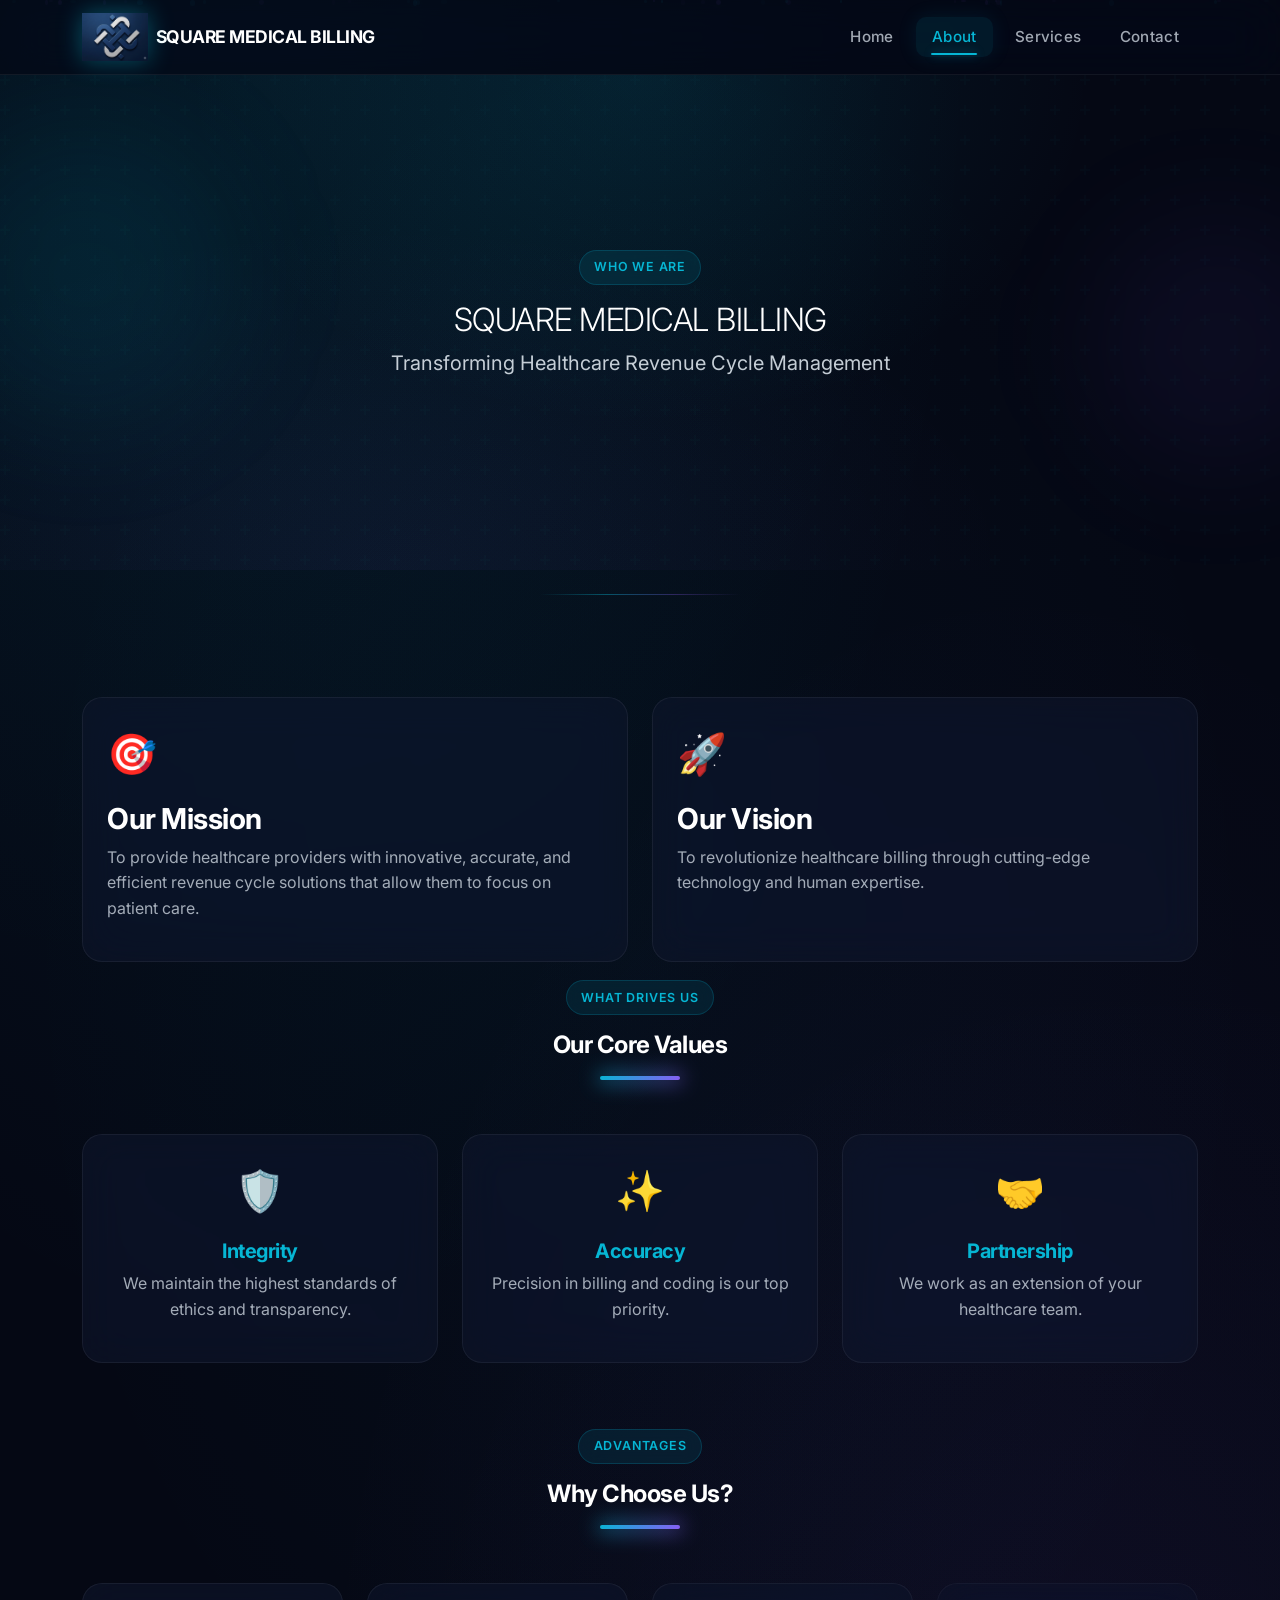
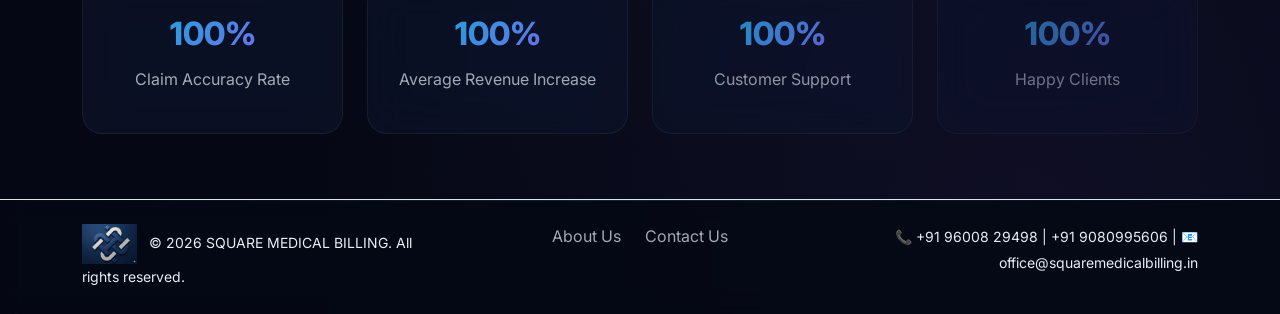
==== about.html @ a66abd06 "Initial commit" ====
<!doctype html>
<html lang="en">
  <head>
    <meta charset="utf-8" />
    <meta name="viewport" content="width=device-width, initial-scale=1" />
    <title>About — SQUARE MEDICAL BILLING</title>
    <link href="https://cdn.jsdelivr.net/npm/bootstrap@5.3.2/dist/css/bootstrap.min.css" rel="stylesheet">
    <link href="https://fonts.googleapis.com/css2?family=Inter:wght@300;400;500;600;700;800&display=swap" rel="stylesheet">
    <link rel="stylesheet" href="styles.css">
  <base target="_blank">
<base target="_blank">
</head>
  <body>
    <!-- Animated Background Mesh -->
    <div class="bg-mesh"></div>

    <nav class="navbar navbar-expand-lg navbar-dark sticky-top border-bottom">
      <div class="container">
        <a class="navbar-brand d-flex align-items-center" href="index.html">
          <img src="../src/assets/logo.png" alt="logo" height="48" class="me-2">
          <div>
            <div class="fw-bold small">SQUARE MEDICAL BILLING</div>
          </div>
        </a>
        <button class="navbar-toggler" type="button" data-bs-toggle="collapse" data-bs-target="#nav" aria-controls="nav" aria-expanded="false">
          <span class="navbar-toggler-icon"></span>
        </button>
        <div class="collapse navbar-collapse" id="nav">
          <ul class="navbar-nav ms-auto">
            <li class="nav-item"><a class="nav-link" href="index.html">Home</a></li>
            <li class="nav-item"><a class="nav-link active" href="about.html">About</a></li>
            <li class="nav-item"><a class="nav-link" href="services.html">Services</a></li>
            <li class="nav-item"><a class="nav-link" href="contact.html">Contact</a></li>
          </ul>
        </div>
      </div>
    </nav>

    <main class="py-0">
      <!-- About Hero -->
      <section class="about-hero py-5 text-center">
        <div class="container">
          <span class="badge-glow mb-3 d-inline-block">Who We Are</span>
          <h1 class="display-6 reveal">SQUARE MEDICAL BILLING</h1>
          <p class="lead text-muted reveal stagger-1">Transforming Healthcare Revenue Cycle Management</p>
        </div>
      </section>

      <div class="section-divider my-4"></div>

      <section class="container py-5">
        <div class="row g-4">
          <div class="col-md-6">
            <div class="card card-dark p-4 h-100 reveal-left stagger-1">
              <div class="mb-3">
                <span style="font-size:2.5rem;">🎯</span>
              </div>
              <h3>Our Mission</h3>
              <p class="text-muted">To provide healthcare providers with innovative, accurate, and efficient revenue cycle solutions that allow them to focus on patient care.</p>
            </div>
          </div>
          <div class="col-md-6">
            <div class="card card-dark p-4 h-100 reveal-right stagger-2">
              <div class="mb-3">
                <span style="font-size:2.5rem;">🚀</span>
              </div>
              <h3>Our Vision</h3>
              <p class="text-muted">To revolutionize healthcare billing through cutting-edge technology and human expertise.</p>
            </div>
          </div>
        </div>

        <div class="py-5">
          <div class="text-center mb-4">
            <span class="badge-glow mb-3 d-inline-block">What Drives Us</span>
            <h4 class="text-white reveal">Our Core Values</h4>
            <div class="underline mx-auto my-3"></div>
          </div>
          <div class="row g-4">
            <div class="col-md-4">
              <div class="card card-dark p-4 text-center h-100 reveal stagger-1">
                <div class="mb-3">
                  <span style="font-size:2.5rem;">🛡️</span>
                </div>
                <h5 class="text-cyan">Integrity</h5>
                <p class="text-muted">We maintain the highest standards of ethics and transparency.</p>
              </div>
            </div>
            <div class="col-md-4">
              <div class="card card-dark p-4 text-center h-100 reveal stagger-2">
                <div class="mb-3">
                  <span style="font-size:2.5rem;">✨</span>
                </div>
                <h5 class="text-cyan">Accuracy</h5>
                <p class="text-muted">Precision in billing and coding is our top priority.</p>
              </div>
            </div>
            <div class="col-md-4">
              <div class="card card-dark p-4 text-center h-100 reveal stagger-3">
                <div class="mb-3">
                  <span style="font-size:2.5rem;">🤝</span>
                </div>
                <h5 class="text-cyan">Partnership</h5>
                <p class="text-muted">We work as an extension of your healthcare team.</p>
              </div>
            </div>
          </div>
        </div>

        <!-- Why Choose Us Section -->
        <div class="py-5">
          <div class="text-center mb-4">
            <span class="badge-glow mb-3 d-inline-block">Advantages</span>
            <h4 class="text-white reveal">Why Choose Us?</h4>
            <div class="underline mx-auto my-3"></div>
          </div>
          <div class="row g-4">
            <div class="col-md-6 col-lg-3">
              <div class="card card-dark p-4 text-center h-100 reveal stagger-1">
                <div class="counter-number" style="font-size:2rem;" data-target="99">100%</div>
                <p class="text-muted mt-2">Claim Accuracy Rate</p>
              </div>
            </div>
            <div class="col-md-6 col-lg-3">
              <div class="card card-dark p-4 text-center h-100 reveal stagger-2">
                <div class="counter-number" style="font-size:2rem;" data-target="30">100%</div>
                <p class="text-muted mt-2">Average Revenue Increase</p>
              </div>
            </div>
            <div class="col-md-6 col-lg-3">
              <div class="card card-dark p-4 text-center h-100 reveal stagger-3">
                <div class="counter-number" style="font-size:2rem;" data-target="24">100%</div>
                <p class="text-muted mt-2">Customer Support</p>
              </div>
            </div>
            <div class="col-md-6 col-lg-3">
              <div class="card card-dark p-4 text-center h-100 reveal stagger-4">
                <div class="counter-number" style="font-size:2rem;" data-target="500">100%</div>
                <p class="text-muted mt-2">Happy Clients</p>
              </div>
            </div>
          </div>
        </div>
      </section>
    </main>

      <footer class="py-4 border-top">
      <div class="container">
        <div class="row g-4">
          <div class="col-md-4 text-center text-md-start">
            <div>
              <img src="../src/assets/logo.png" height="40" alt="logo" class="me-2">
              <small>© 2026 SQUARE MEDICAL BILLING. All rights reserved.</small>
            </div>
          </div>
          <div class="col-md-4 text-center">
            <div class="d-flex justify-content-center gap-4">
              <a href="about.html" class="text-muted text-decoration-none hover-link">About Us</a>
              <a href="contact.html" class="text-muted text-decoration-none hover-link">Contact Us</a>
            </div>
          </div>
          <div class="col-md-4 text-center text-md-end">
            <div class="mt-3 mt-md-0">
              <small>📞 +91 96008 29498 | +91 9080995606 | 📧 office@squaremedicalbilling.in</small>
            </div>
          </div>
        </div>
      </div>
    </footer>

    <script src="https://code.jquery.com/jquery-3.7.1.min.js"></script>
    <script src="https://cdn.jsdelivr.net/npm/bootstrap@5.3.2/dist/js/bootstrap.bundle.min.js"></script>
    <script src="main.js"></script>
  </body>
</html>
---- styles.css ----
/* ============================================
   SQUARE MEDICAL BILLING - PREMIUM 3D DARK THEME
   ============================================ */

:root {
  --bg: #050814;
  --bg-secondary: #0a0f1e;
  --bg-card: rgba(15, 23, 42, 0.6);
  --bg-card-hover: rgba(15, 23, 42, 0.85);
  --muted: #9aa3ad;
  --cyan: #06b6d4;
  --cyan-glow: rgba(6, 182, 212, 0.4);
  --purple: #8b5cf6;
  --purple-glow: rgba(139, 92, 246, 0.3);
  --text-primary: #e6eef6;
  --text-secondary: rgba(230, 238, 246, 0.7);
  --border: rgba(255, 255, 255, 0.06);
  --border-hover: rgba(6, 182, 212, 0.2);
  --gradient-primary: linear-gradient(135deg, #06b6d4 0%, #8b5cf4 100%);
  --gradient-glow: linear-gradient(135deg, rgba(6,182,212,0.15) 0%, rgba(139,92,246,0.1) 100%);
  --shadow-cyan: 0 0 40px rgba(6, 182, 212, 0.15);
  --shadow-purple: 0 0 40px rgba(139, 92, 246, 0.1);
  --font-main: 'Inter', -apple-system, BlinkMacSystemFont, 'Segoe UI', Roboto, sans-serif;
}

@import url('https://fonts.googleapis.com/css2?family=Inter:wght@300;400;500;600;700;800&display=swap');

*, *::before, *::after { box-sizing: border-box; margin: 0; padding: 0; }

html { scroll-behavior: smooth; font-size: 16px; }

body {
  background: var(--bg);
  color: var(--text-primary);
  font-family: var(--font-main);
  line-height: 1.6;
  overflow-x: hidden;
  -webkit-font-smoothing: antialiased;
  -moz-osx-font-smoothing: grayscale;
  perspective: 1200px;
}

::-webkit-scrollbar { width: 8px; }
::-webkit-scrollbar-track { background: var(--bg); }
::-webkit-scrollbar-thumb {
  background: linear-gradient(180deg, var(--cyan), var(--purple));
  border-radius: 4px;
}
::-webkit-scrollbar-thumb:hover {
  background: linear-gradient(180deg, #0891b2, #7c3aed);
}

/* ============================================
   ANIMATED 3D BACKGROUND
   ============================================ */
.bg-mesh {
  position: fixed;
  top: 0; left: 0; width: 100%; height: 100%;
  z-index: -1;
  pointer-events: none;
  background:
    radial-gradient(ellipse at 20% 0%, rgba(6, 182, 212, 0.08) 0%, transparent 50%),
    radial-gradient(ellipse at 80% 100%, rgba(139, 92, 246, 0.06) 0%, transparent 50%),
    radial-gradient(ellipse at 50% 50%, rgba(6, 182, 212, 0.03) 0%, transparent 70%);
}

.bg-mesh::before {
  content: '';
  position: absolute;
  top: -50%; left: -50%;
  width: 200%; height: 200%;
  background:
    radial-gradient(circle at 30% 30%, rgba(6, 182, 212, 0.03) 0%, transparent 25%),
    radial-gradient(circle at 70% 70%, rgba(139, 92, 246, 0.02) 0%, transparent 25%);
  animation: meshFloat 20s ease-in-out infinite;
}

@keyframes meshFloat {
  0%, 100% { transform: translate(0, 0) rotate(0deg); }
  33% { transform: translate(2%, 2%) rotate(1deg); }
  66% { transform: translate(-1%, 3%) rotate(-1deg); }
}

/* ============================================
   FLOATING PARTICLES - 3D DEPTH
   ============================================ */
.particles {
  position: fixed;
  top: 0; left: 0;
  width: 100%; height: 100%;
  z-index: 0;
  pointer-events: none;
  overflow: hidden;
}

.particle {
  position: absolute;
  width: 4px; height: 4px;
  background: var(--cyan);
  border-radius: 50%;
  opacity: 0.3;
  animation: particleFloat linear infinite;
  box-shadow: 0 0 10px var(--cyan-glow);
}

@keyframes particleFloat {
  0% { transform: translateY(100vh) translateZ(0) scale(0); opacity: 0; }
  10% { opacity: 0.4; }
  90% { opacity: 0.4; }
  100% { transform: translateY(-10vh) translateZ(100px) scale(1); opacity: 0; }
}

/* ============================================
   NAVBAR - GLASSMORPHISM + 3D
   ============================================ */
.navbar {
  background: rgba(5, 8, 20, 0.75) !important;
  backdrop-filter: blur(24px) saturate(180%);
  -webkit-backdrop-filter: blur(24px) saturate(180%);
  border-bottom: 1px solid var(--border) !important;
  transition: all 0.4s cubic-bezier(0.4, 0, 0.2, 1);
  z-index: 1030;
  transform-style: preserve-3d;
}

.navbar.scrolled {
  background: rgba(5, 8, 20, 0.95) !important;
  box-shadow: 0 8px 32px rgba(0, 0, 0, 0.4), 0 0 20px rgba(6, 182, 212, 0.05);
  transform: translateZ(20px);
}

.navbar-brand {
  font-weight: 700;
  letter-spacing: -0.5px;
  transition: all 0.3s ease;
  transform-style: preserve-3d;
}

.navbar-brand:hover {
  transform: scale(1.03) translateZ(10px);
}

.navbar-brand img {
  filter: drop-shadow(0 0 12px rgba(6, 182, 212, 0.4));
  transition: filter 0.3s ease;
}

.navbar-brand:hover img {
  filter: drop-shadow(0 0 25px rgba(6, 182, 212, 0.7));
}

.nav-link {
  position: relative;
  font-weight: 500;
  font-size: 0.95rem;
  letter-spacing: 0.3px;
  padding: 0.5rem 1rem !important;
  margin: 0 0.2rem;
  color: var(--text-secondary) !important;
  transition: all 0.3s ease;
  border-radius: 10px;
  transform-style: preserve-3d;
}

.nav-link::after {
  content: '';
  position: absolute;
  bottom: 2px;
  left: 50%;
  width: 0; height: 2px;
  background: var(--gradient-primary);
  transition: all 0.3s ease;
  transform: translateX(-50%);
  border-radius: 2px;
  box-shadow: 0 0 8px var(--cyan-glow);
}

.nav-link:hover {
  color: var(--text-primary) !important;
  background: rgba(6, 182, 212, 0.08);
  transform: translateY(-2px) translateZ(5px);
}

.nav-link:hover::after { width: 60%; }

.nav-link.active {
  color: var(--cyan) !important;
  background: rgba(6, 182, 212, 0.1);
  box-shadow: 0 0 20px rgba(6, 182, 212, 0.1);
}

.nav-link.active::after {
  width: 60%;
  background: var(--cyan);
  box-shadow: 0 0 10px var(--cyan-glow);
}

/* ============================================
   HERO SECTION - 3D DEPTH
   ============================================ */
.hero {
  min-height: 92vh;
  position: relative;
  display: flex;
  align-items: center;
  justify-content: center;
  overflow: hidden;
  background:
    radial-gradient(ellipse at 30% 20%, rgba(6, 182, 212, 0.12) 0%, transparent 50%),
    radial-gradient(ellipse at 70% 80%, rgba(139, 92, 246, 0.08) 0%, transparent 50%);
  transform-style: preserve-3d;
}

.hero::before {
  content: '';
  position: absolute;
  top: 0; left: 0; right: 0; bottom: 0;
  background:
    url("data:image/svg+xml,%3Csvg width='60' height='60' viewBox='0 0 60 60' xmlns='http://www.w3.org/2000/svg'%3E%3Cg fill='none' fill-rule='evenodd'%3E%3Cg fill='%2306b6d4' fill-opacity='0.03'%3E%3Cpath d='M36 34v-4h-2v4h-4v2h4v4h2v-4h4v-2h-4zm0-30V0h-2v4h-4v2h4v4h2V6h4V4h-4zM6 34v-4H4v4H0v2h4v4h2v-4h4v-2H6zM6 4V0H4v4H0v2h4v4h2V6h4V4H6z'/%3E%3C/g%3E%3C/g%3E%3C/svg%3E");
  opacity: 0.5;
  animation: heroPattern 60s linear infinite;
}

@keyframes heroPattern {
  0% { transform: translate(0, 0); }
  100% { transform: translate(-60px, -60px); }
}

.hero .container {
  position: relative;
  z-index: 2;
  transform-style: preserve-3d;
}

.hero h1 {
  font-size: clamp(2.5rem, 5vw, 4rem);
  font-weight: 800;
  letter-spacing: -1.5px;
  line-height: 1.1;
  background: linear-gradient(135deg, #fff 0%, #a5f3fc 50%, #c4b5fd 100%);
  -webkit-background-clip: text;
  -webkit-text-fill-color: transparent;
  background-clip: text;
  animation: titleGlow 3s ease-in-out infinite alternate;
  transform: translateZ(30px);
}

@keyframes titleGlow {
  0% { filter: drop-shadow(0 0 20px rgba(6, 182, 212, 0.3)); }
  100% { filter: drop-shadow(0 0 50px rgba(139, 92, 246, 0.4)); }
}

.hero .lead {
  font-size: clamp(1rem, 2vw, 1.25rem);
  font-weight: 400;
  color: var(--text-secondary);
  max-width: 600px;
  margin: 0 auto 2rem;
  line-height: 1.7;
  transform: translateZ(20px);
}

/* ============================================
   3D BUTTONS WITH MAGNETIC EFFECT
   ============================================ */
.btn-cyan {
  background: var(--gradient-primary);
  border: none;
  color: #fff !important;
  font-weight: 600;
  letter-spacing: 0.5px;
  padding: 0.85rem 2.2rem;
  border-radius: 14px;
  position: relative;
  overflow: hidden;
  transition: all 0.4s cubic-bezier(0.4, 0, 0.2, 1);
  box-shadow: 0 4px 20px rgba(6, 182, 212, 0.3), 0 0 0 rgba(139, 92, 246, 0);
  transform-style: preserve-3d;
  cursor: pointer;
}

.btn-cyan::before {
  content: '';
  position: absolute;
  top: 0; left: -100%;
  width: 100%; height: 100%;
  background: linear-gradient(90deg, transparent, rgba(255,255,255,0.25), transparent);
  transition: left 0.7s ease;
}

.btn-cyan::after {
  content: '';
  position: absolute;
  inset: -2px;
  background: var(--gradient-primary);
  border-radius: 16px;
  z-index: -1;
  opacity: 0;
  filter: blur(15px);
  transition: opacity 0.4s ease;
}

.btn-cyan:hover {
  transform: translateY(-4px) translateZ(15px) scale(1.02);
  box-shadow: 0 12px 40px rgba(6, 182, 212, 0.4), 0 0 60px rgba(139, 92, 246, 0.15);
}

.btn-cyan:hover::before { left: 100%; }
.btn-cyan:hover::after { opacity: 0.6; }

.btn-cyan:active {
  transform: translateY(-1px) translateZ(5px) scale(0.98);
}

.btn-outline-cyan {
  background: transparent;
  border: 1px solid rgba(6, 182, 212, 0.3);
  color: var(--text-primary) !important;
  font-weight: 600;
  letter-spacing: 0.5px;
  padding: 0.85rem 2.2rem;
  border-radius: 14px;
  position: relative;
  overflow: hidden;
  transition: all 0.4s ease;
  transform-style: preserve-3d;
}

.btn-outline-cyan::before {
  content: '';
  position: absolute;
  top: 0; left: 0;
  width: 0; height: 100%;
  background: linear-gradient(135deg, rgba(6, 182, 212, 0.12), rgba(139, 92, 246, 0.08));
  transition: width 0.5s ease;
  z-index: -1;
}

.btn-outline-cyan::after {
  content: '';
  position: absolute;
  inset: -1px;
  border-radius: 15px;
  border: 1px solid transparent;
  background: var(--gradient-primary);
  -webkit-mask: linear-gradient(#fff 0 0) padding-box, linear-gradient(#fff 0 0);
  mask: linear-gradient(#fff 0 0) padding-box, linear-gradient(#fff 0 0);
  -webkit-mask-composite: xor;
  mask-composite: exclude;
  opacity: 0;
  transition: opacity 0.4s ease;
}

.btn-outline-cyan:hover {
  border-color: transparent;
  box-shadow: 0 0 40px rgba(6, 182, 212, 0.2);
  transform: translateY(-3px) translateZ(10px);
}

.btn-outline-cyan:hover::before { width: 100%; }
.btn-outline-cyan:hover::after { opacity: 1; }

/* ============================================
   3D CARDS - GLASSMORPHISM + TILT
   ============================================ */
.card-dark {
  background: var(--bg-card);
  backdrop-filter: blur(20px) saturate(150%);
  -webkit-backdrop-filter: blur(20px) saturate(150%);
  border: 1px solid var(--border);
  border-radius: 20px;
  color: inherit;
  transition: all 0.5s cubic-bezier(0.4, 0, 0.2, 1);
  position: relative;
  overflow: hidden;
  transform-style: preserve-3d;
  will-change: transform;
}

.card-dark::before {
  content: '';
  position: absolute;
  top: 0; left: 0; right: 0;
  height: 1px;
  background: linear-gradient(90deg, transparent, rgba(6, 182, 212, 0.4), transparent);
  opacity: 0;
  transition: opacity 0.5s ease;
}

.card-dark::after {
  content: '';
  position: absolute;
  top: -50%; left: -50%;
  width: 200%; height: 200%;
  background: radial-gradient(circle at var(--mouse-x, 50%) var(--mouse-y, 50%), rgba(255,255,255,0.06) 0%, transparent 50%);
  opacity: 0;
  transition: opacity 0.4s ease;
  pointer-events: none;
}

.card-dark:hover {
  background: var(--bg-card-hover);
  border-color: var(--border-hover);
  transform: translateY(-10px) translateZ(20px);
  box-shadow:
    0 25px 50px rgba(0, 0, 0, 0.4),
    0 0 50px rgba(6, 182, 212, 0.1),
    inset 0 1px 0 rgba(255, 255, 255, 0.08);
}

.card-dark:hover::before { opacity: 1; }
.card-dark:hover::after { opacity: 1; }

/* 3D Tilt inner content */
.card-dark .card-inner {
  transform: translateZ(30px);
  transition: transform 0.3s ease;
}

/* Service Cards */
.service-card {
  min-height: 260px;
  display: flex;
  flex-direction: column;
  transition: all 0.5s cubic-bezier(0.4, 0, 0.2, 1);
}

.service-card .display-4 {
  font-size: 2.8rem;
  margin-bottom: 1rem;
  display: inline-block;
  transition: all 0.5s cubic-bezier(0.4, 0, 0.2, 1);
  transform: translateZ(40px);
  filter: drop-shadow(0 4px 8px rgba(6, 182, 212, 0.2));
}

.service-card:hover .display-4 {
  transform: scale(1.3) rotate(-8deg) translateZ(60px);
  filter: drop-shadow(0 8px 20px rgba(6, 182, 212, 0.4));
}

.service-card h5 {
  font-weight: 700;
  font-size: 1.15rem;
  margin-bottom: 0.75rem;
  color: #fff;
  transform: translateZ(25px);
}

.service-card p {
  font-size: 0.92rem;
  line-height: 1.65;
  color: var(--text-secondary);
  flex-grow: 1;
  transform: translateZ(15px);
}

/* ============================================
   SECTION STYLES
   ============================================ */
section { position: relative; }

.bg-darker {
  background: linear-gradient(180deg, rgba(7, 18, 38, 0.8), rgba(5, 8, 20, 0.9));
  position: relative;
}

.bg-darker::before {
  content: '';
  position: absolute;
  top: 0; left: 0; right: 0;
  height: 1px;
  background: linear-gradient(90deg, transparent, rgba(6, 182, 212, 0.2), transparent);
}

.section-divider {
  height: 1px;
  background: linear-gradient(90deg, transparent, rgba(6, 182, 212, 0.4), rgba(139, 92, 246, 0.3), transparent);
  margin: 0 auto;
  max-width: 200px;
}

/* ============================================
   TYPOGRAPHY
   ============================================ */
h1, h2, h3, h4, h5, h6 {
  font-weight: 700;
  letter-spacing: -0.5px;
  line-height: 1.2;
  color: #fff;
}

h2 { font-size: clamp(1.8rem, 3vw, 2.5rem); }
h3 { font-size: clamp(1.4rem, 2.5vw, 1.8rem); }

.text-muted { color: var(--text-secondary) !important; }
.lead { color: rgba(230, 238, 246, 0.85) !important; font-weight: 400; }
.text-cyan { color: var(--cyan) !important; }

.gradient-text {
  background: var(--gradient-primary);
  -webkit-background-clip: text;
  -webkit-text-fill-color: transparent;
  background-clip: text;
}

/* ============================================
   UNDERLINE DECORATION
   ============================================ */
.underline {
  height: 4px; width: 80px;
  background: var(--gradient-primary);
  border-radius: 999px;
  position: relative;
}

.underline::after {
  content: '';
  position: absolute;
  top: -3px; left: -3px; right: -3px; bottom: -3px;
  background: var(--gradient-primary);
  border-radius: 999px;
  filter: blur(10px);
  opacity: 0.6;
  animation: underlinePulse 2s ease-in-out infinite alternate;
}

@keyframes underlinePulse {
  0% { opacity: 0.4; filter: blur(8px); }
  100% { opacity: 0.8; filter: blur(15px); }
}

/* ============================================
   HIGHLIGHT BOXES - 3D
   ============================================ */
.highlight {
  background: linear-gradient(135deg, rgba(6, 182, 212, 0.05), rgba(139, 92, 246, 0.03));
  border: 1px solid rgba(6, 182, 212, 0.1);
  border-radius: 14px;
  padding: 1.5rem;
  transition: all 0.4s ease;
  position: relative;
  overflow: hidden;
  transform-style: preserve-3d;
}

.highlight::before {
  content: '';
  position: absolute;
  top: 0; left: 0;
  width: 4px; height: 100%;
  background: var(--gradient-primary);
  border-radius: 14px 0 0 14px;
  box-shadow: 0 0 15px var(--cyan-glow);
}

.highlight:hover {
  background: linear-gradient(135deg, rgba(6, 182, 212, 0.1), rgba(139, 92, 246, 0.06));
  border-color: rgba(6, 182, 212, 0.25);
  transform: translateX(6px) translateZ(10px);
  box-shadow: 0 10px 30px rgba(6, 182, 212, 0.08);
}

.highlight .fw-bold { color: #fff; font-weight: 600; }

/* ============================================
   IMAGES - 3D HOVER
   ============================================ */
.hero-img {
  border-radius: 20px;
  filter: grayscale(0.15) contrast(1.05);
  transition: all 0.7s cubic-bezier(0.4, 0, 0.2, 1);
  box-shadow:
    0 25px 60px rgba(0, 0, 0, 0.5),
    0 0 50px rgba(6, 182, 212, 0.1);
  transform-style: preserve-3d;
}

.hero-img:hover {
  filter: grayscale(0) contrast(1.1) saturate(1.05);
  transform: scale(1.04) rotate(2deg) translateZ(30px);
  box-shadow:
    0 35px 80px rgba(0, 0, 0, 0.6),
    0 0 80px rgba(6, 182, 212, 0.2);
}

.img-fluid { border-radius: 14px; }

/* ============================================
   FORM ELEMENTS - 3D + VALIDATION
   ============================================ */
input.form-control,
textarea.form-control,
select.form-select {
  background: rgba(15, 23, 42, 0.5) !important;
  color: var(--text-primary) !important;
  border: 1px solid rgba(255, 255, 255, 0.08) !important;
  border-radius: 12px;
  padding: 0.9rem 1.1rem;
  transition: all 0.3s ease;
  font-family: var(--font-main);
  transform-style: preserve-3d;
}

input.form-control:focus,
textarea.form-control:focus,
select.form-select:focus {
  border-color: var(--cyan) !important;
  box-shadow: 0 0 0 4px rgba(6, 182, 212, 0.12), 0 0 30px rgba(6, 182, 212, 0.1) !important;
  background: rgba(15, 23, 42, 0.7) !important;
  transform: translateZ(5px);
}

input.form-control.is-invalid,
textarea.form-control.is-invalid,
select.form-select.is-invalid {
  border-color: #ef4444 !important;
  box-shadow: 0 0 0 4px rgba(239, 68, 68, 0.12) !important;
}

input.form-control.is-valid,
textarea.form-control.is-valid,
select.form-select.is-valid {
  border-color: #22c55e !important;
  box-shadow: 0 0 0 4px rgba(34, 197, 94, 0.12) !important;
}

input::placeholder,
textarea::placeholder { color: rgba(230, 238, 246, 0.35) !important; }

.form-select option {
  background: var(--bg-secondary);
  color: var(--text-primary);
}

.form-label {
  font-weight: 500;
  color: var(--text-secondary);
  margin-bottom: 0.5rem;
  font-size: 0.9rem;
}

/* Form validation messages */
.form-error {
  color: #ef4444;
  font-size: 0.8rem;
  margin-top: 0.35rem;
  display: flex;
  align-items: center;
  gap: 0.3rem;
  animation: slideDown 0.3s ease;
}

@keyframes slideDown {
  from { opacity: 0; transform: translateY(-5px); }
  to { opacity: 1; transform: translateY(0); }
}

.form-success {
  color: #22c55e;
  font-size: 0.8rem;
  margin-top: 0.35rem;
}

/* ============================================
   DETAILS / FAQ - 3D
   ============================================ */
details {
  background: var(--bg-card);
  backdrop-filter: blur(12px);
  border: 1px solid var(--border);
  border-radius: 14px;
  overflow: hidden;
  transition: all 0.4s ease;
  transform-style: preserve-3d;
}

details:hover { border-color: var(--border-hover); }

details[open] {
  border-color: rgba(6, 182, 212, 0.25);
  box-shadow: 0 8px 30px rgba(6, 182, 212, 0.08);
  transform: translateZ(5px);
}

summary {
  cursor: pointer;
  padding: 1.1rem 1.5rem;
  font-weight: 600;
  color: #fff;
  list-style: none;
  display: flex;
  align-items: center;
  justify-content: space-between;
  transition: all 0.3s ease;
}

summary::-webkit-details-marker { display: none; }

summary::after {
  content: '+';
  font-size: 1.3rem;
  color: var(--cyan);
  transition: all 0.4s cubic-bezier(0.4, 0, 0.2, 1);
  text-shadow: 0 0 10px var(--cyan-glow);
}

details[open] summary::after {
  content: '−';
  transform: rotate(180deg);
}

details p {
  padding: 0 1.5rem 1.25rem;
  color: var(--text-secondary);
  line-height: 1.7;
}

/* ============================================
   FOOTER
   ============================================ */
footer {
  background: rgba(5, 8, 20, 0.9) !important;
  backdrop-filter: blur(10px);
  border-top: 1px solid var(--border);
  position: relative;
}

footer::before {
  content: '';
  position: absolute;
  top: 0; left: 0; right: 0;
  height: 1px;
  background: linear-gradient(90deg, transparent, rgba(6, 182, 212, 0.2), transparent);
}

/* ============================================
   SCROLL REVEAL ANIMATIONS
   ============================================ */
.reveal {
  opacity: 0;
  transform: translateY(40px);
  transition: all 0.9s cubic-bezier(0.4, 0, 0.2, 1);
}

.reveal.active {
  opacity: 1;
  transform: translateY(0);
}

.reveal-left {
  opacity: 0;
  transform: translateX(-50px);
  transition: all 0.9s cubic-bezier(0.4, 0, 0.2, 1);
}

.reveal-left.active { opacity: 1; transform: translateX(0); }

.reveal-right {
  opacity: 0;
  transform: translateX(50px);
  transition: all 0.9s cubic-bezier(0.4, 0, 0.2, 1);
}

.reveal-right.active { opacity: 1; transform: translateX(0); }

.reveal-scale {
  opacity: 0;
  transform: scale(0.85);
  transition: all 0.9s cubic-bezier(0.4, 0, 0.2, 1);
}

.reveal-scale.active { opacity: 1; transform: scale(1); }

.stagger-1 { transition-delay: 0.1s; }
.stagger-2 { transition-delay: 0.2s; }
.stagger-3 { transition-delay: 0.3s; }
.stagger-4 { transition-delay: 0.4s; }
.stagger-5 { transition-delay: 0.5s; }
.stagger-6 { transition-delay: 0.6s; }

/* ============================================
   COUNTER ANIMATION
   ============================================ */
.counter-box { text-align: center; padding: 2rem; }

.counter-number {
  font-size: 2.8rem;
  font-weight: 800;
  background: var(--gradient-primary);
  -webkit-background-clip: text;
  -webkit-text-fill-color: transparent;
  background-clip: text;
  display: block;
}

.counter-label {
  color: var(--text-secondary);
  font-size: 0.9rem;
  margin-top: 0.5rem;
}

/* ============================================
   PROCESS STEPS - 3D
   ============================================ */
.process-step { position: relative; text-align: center; }

.process-step::after {
  content: '';
  position: absolute;
  top: 25px;
  right: -50%;
  width: 100%;
  height: 2px;
  background: linear-gradient(90deg, var(--cyan), transparent);
  opacity: 0.25;
}

.process-step:last-child::after { display: none; }

.process-number {
  width: 52px; height: 52px;
  border-radius: 50%;
  background: var(--gradient-primary);
  display: flex;
  align-items: center;
  justify-content: center;
  font-weight: 700;
  color: #fff;
  margin: 0 auto 1rem;
  box-shadow: 0 4px 25px rgba(6, 182, 212, 0.35);
  position: relative;
  z-index: 2;
  transform: translateZ(20px);
  transition: all 0.4s ease;
}

.process-number:hover {
  transform: translateZ(30px) scale(1.1);
  box-shadow: 0 6px 35px rgba(6, 182, 212, 0.5);
}

/* ============================================
   THANK YOU CARD - 3D
   ============================================ */
.thankyou {
  padding: 3rem 2rem;
  text-align: center;
  transform-style: preserve-3d;
}

.thankyou .emoji {
  font-size: 4.5rem;
  margin-bottom: 1rem;
  animation: emojiBounce 1.2s ease infinite alternate;
  filter: drop-shadow(0 8px 20px rgba(6, 182, 212, 0.3));
  transform: translateZ(40px);
}

@keyframes emojiBounce {
  0% { transform: translateY(0) translateZ(40px); }
  100% { transform: translateY(-15px) translateZ(60px); }
}

.thankyou h2 {
  font-size: 2.2rem;
  margin-bottom: 1rem;
  transform: translateZ(25px);
}

.thankyou p {
  color: var(--text-secondary);
  max-width: 420px;
  margin: 0 auto 1.5rem;
  transform: translateZ(15px);
}

/* ============================================
   STATS SECTION
   ============================================ */
.stats-section {
  background: linear-gradient(135deg, rgba(6, 182, 212, 0.05), rgba(139, 92, 246, 0.03));
  border-top: 1px solid var(--border);
  border-bottom: 1px solid var(--border);
}

.stat-item { text-align: center; padding: 1.5rem; }

.stat-number {
  font-size: 2.5rem;
  font-weight: 800;
  background: var(--gradient-primary);
  -webkit-background-clip: text;
  -webkit-text-fill-color: transparent;
  background-clip: text;
  display: block;
}

.stat-label {
  color: var(--text-secondary);
  font-size: 0.85rem;
  margin-top: 0.25rem;
}

/* ============================================
   CONTACT INFO CARDS - 3D
   ============================================ */
.contact-info-item {
  display: flex;
  align-items: flex-start;
  gap: 1rem;
  padding: 1.1rem;
  border-radius: 14px;
  transition: all 0.4s ease;
  transform-style: preserve-3d;
}

.contact-info-item:hover {
  background: rgba(6, 182, 212, 0.06);
  transform: translateX(5px) translateZ(10px);
}

.contact-info-icon {
  width: 48px; height: 48px;
  border-radius: 14px;
  background: var(--gradient-primary);
  display: flex;
  align-items: center;
  justify-content: center;
  font-size: 1.3rem;
  flex-shrink: 0;
  box-shadow: 0 4px 20px rgba(6, 182, 212, 0.25);
  transform: translateZ(15px);
  transition: all 0.3s ease;
}

.contact-info-item:hover .contact-info-icon {
  transform: translateZ(25px) scale(1.1);
  box-shadow: 0 6px 25px rgba(6, 182, 212, 0.4);
}

/* ============================================
   ABOUT PAGE HERO - 3D
   ============================================ */
.about-hero {
  min-height: 55vh;
  display: flex;
  align-items: center;
  justify-content: center;
  background:
    radial-gradient(ellipse at 50% 0%, rgba(6, 182, 212, 0.1) 0%, transparent 50%),
    radial-gradient(ellipse at 30% 100%, rgba(139, 92, 246, 0.05) 0%, transparent 50%);
  position: relative;
  overflow: hidden;
  transform-style: preserve-3d;
}

.about-hero::before {
  content: '';
  position: absolute;
  top: 0; left: 0; right: 0; bottom: 0;
  background: url("data:image/svg+xml,%3Csvg width='60' height='60' viewBox='0 0 60 60' xmlns='http://www.w3.org/2000/svg'%3E%3Cg fill='none' fill-rule='evenodd'%3E%3Cg fill='%2306b6d4' fill-opacity='0.02'%3E%3Cpath d='M36 34v-4h-2v4h-4v2h4v4h2v-4h4v-2h-4zm0-30V0h-2v4h-4v2h4v4h2V6h4V4h-4zM6 34v-4H4v4H0v2h4v4h2v-4h4v-2H6zM6 4V0H4v4H0v2h4v4h2V6h4V4H6z'/%3E%3C/g%3E%3C/g%3E%3C/svg%3E");
  animation: heroPattern 60s linear infinite;
}

/* ============================================
   DIGITAL MARKETING CARDS - 3D
   ============================================ */
.digital-card {
  position: relative;
  overflow: hidden;
  transition: all 0.5s cubic-bezier(0.4, 0, 0.2, 1);
  transform-style: preserve-3d;
}

.digital-card::before {
  content: '';
  position: absolute;
  bottom: 0; left: 0; right: 0;
  height: 3px;
  background: var(--gradient-primary);
  transform: scaleX(0);
  transition: transform 0.5s ease;
}

.digital-card:hover::before { transform: scaleX(1); }

.digital-card:hover {
  transform: translateY(-6px) translateZ(15px);
  box-shadow: 0 20px 40px rgba(0, 0, 0, 0.3), 0 0 30px rgba(6, 182, 212, 0.08);
}

/* ============================================
   BADGE GLOW
   ============================================ */
.badge-glow {
  display: inline-block;
  padding: 0.4rem 0.9rem;
  background: rgba(6, 182, 212, 0.1);
  border: 1px solid rgba(6, 182, 212, 0.2);
  border-radius: 999px;
  font-size: 0.78rem;
  font-weight: 600;
  color: var(--cyan);
  letter-spacing: 0.8px;
  text-transform: uppercase;
  backdrop-filter: blur(10px);
  transition: all 0.3s ease;
}

.badge-glow:hover {
  background: rgba(6, 182, 212, 0.15);
  border-color: rgba(6, 182, 212, 0.4);
  box-shadow: 0 0 20px rgba(6, 182, 212, 0.15);
}

/* ============================================
   PULSE ANIMATION
   ============================================ */
.pulse {
  display: inline-block;
  width: 10px; height: 10px;
  border-radius: 50%;
  background: #22c55e;
  box-shadow: 0 0 0 0 rgba(34, 197, 94, 0.7);
  animation: pulse-green 2s infinite;
}

@keyframes pulse-green {
  0% { transform: scale(0.95); box-shadow: 0 0 0 0 rgba(34, 197, 94, 0.7); }
  70% { transform: scale(1); box-shadow: 0 0 0 12px rgba(34, 197, 94, 0); }
  100% { transform: scale(0.95); box-shadow: 0 0 0 0 rgba(34, 197, 94, 0); }
}

/* ============================================
   LOADING / SHIMMER
   ============================================ */
.shimmer {
  background: linear-gradient(90deg, transparent, rgba(255,255,255,0.06), transparent);
  background-size: 200% 100%;
  animation: shimmer 2s infinite;
}

@keyframes shimmer {
  0% { background-position: -200% 0; }
  100% { background-position: 200% 0; }
}

/* ============================================
   WAVE DECORATION
   ============================================ */
.wave-bottom {
  position: absolute;
  bottom: 0; left: 0;
  width: 100%;
  overflow: hidden;
  line-height: 0;
}

.wave-bottom svg {
  position: relative;
  display: block;
  width: calc(100% + 1.3px);
  height: 70px;
}

.wave-bottom .shape-fill { fill: var(--bg); }

/* ============================================
   3D FLOATING ORBS (decorative)
   ============================================ */
.floating-orb {
  position: absolute;
  border-radius: 50%;
  filter: blur(60px);
  pointer-events: none;
  z-index: 0;
}

.orb-1 {
  width: 300px; height: 300px;
  background: rgba(6, 182, 212, 0.08);
  top: 10%; left: -5%;
  animation: orbFloat1 15s ease-in-out infinite;
}

.orb-2 {
  width: 250px; height: 250px;
  background: rgba(139, 92, 246, 0.06);
  bottom: 20%; right: -5%;
  animation: orbFloat2 18s ease-in-out infinite;
}

@keyframes orbFloat1 {
  0%, 100% { transform: translate(0, 0) scale(1); }
  50% { transform: translate(30px, -30px) scale(1.1); }
}

@keyframes orbFloat2 {
  0%, 100% { transform: translate(0, 0) scale(1); }
  50% { transform: translate(-20px, 20px) scale(1.15); }
}

/* ============================================
   TOAST NOTIFICATIONS
   ============================================ */
.toast-container {
  position: fixed;
  top: 100px;
  right: 20px;
  z-index: 9999;
  display: flex;
  flex-direction: column;
  gap: 0.75rem;
}

.toast-msg {
  background: var(--bg-card);
  backdrop-filter: blur(20px);
  border: 1px solid var(--border);
  border-radius: 12px;
  padding: 1rem 1.5rem;
  color: var(--text-primary);
  font-size: 0.9rem;
  box-shadow: 0 10px 40px rgba(0,0,0,0.3);
  display: flex;
  align-items: center;
  gap: 0.75rem;
  animation: toastSlideIn 0.4s cubic-bezier(0.4, 0, 0.2, 1);
  max-width: 350px;
}

.toast-msg.success { border-left: 3px solid #22c55e; }
.toast-msg.error { border-left: 3px solid #ef4444; }
.toast-msg.info { border-left: 3px solid var(--cyan); }

@keyframes toastSlideIn {
  from { opacity: 0; transform: translateX(50px); }
  to { opacity: 1; transform: translateX(0); }
}

@keyframes toastSlideOut {
  from { opacity: 1; transform: translateX(0); }
  to { opacity: 0; transform: translateX(50px); }
}

/* ============================================
   RESPONSIVE
   ============================================ */
@media (max-width: 768px) {
  .hero { min-height: 75vh; }
  .process-step::after { display: none; }
  .card-dark { margin-bottom: 1rem; }
  .navbar-brand { font-size: 0.9rem; }
  .floating-orb { display: none; }
}

@media (min-width: 768px) {
  .hero { min-height: 90vh; }
}

/* ============================================
   UTILITIES
   ============================================ */
.tiny {
  font-size: 0.65rem;
  letter-spacing: 2px;
  text-transform: uppercase;
}

.display-4 { font-size: 2.5rem; }
.display-6 { font-size: 2rem; }

.glow-text { text-shadow: 0 0 40px rgba(6, 182, 212, 0.3); }

/* 3D perspective container */
.perspective-container {
  perspective: 1200px;
  transform-style: preserve-3d;
}

/* ============================================
   FORM VALIDATION STYLES
   ============================================ */

/* Disable all animations and transforms on form elements */
input, textarea, select, form, .form-control, .form-select {
  animation: none !important;
  transition: border-color 0.3s ease, box-shadow 0.3s ease, background-color 0.3s ease !important;
}

/* No transform on any invalid state */
input:invalid, input.is-invalid,
textarea:invalid, textarea.is-invalid,
select:invalid, select.is-invalid,
form:invalid, form.was-validated {
  transform: none !important;
  animation: none !important;
  margin: 0 !important;
}

/* Remove Bootstrap validation icons */
.form-control.is-invalid,
.was-validated .form-control:invalid,
.form-select.is-invalid,
.was-validated .form-select:invalid {
  background-image: none !important;
  padding-right: 1.1rem !important;
}


/* ============================================
   LAYOUT FIXES - NO EXTRA SPACE
   ============================================ */

html, body {
  overflow-x: hidden;
  min-height: 100vh;
}

body {
  display: flex;
  flex-direction: column;
}

main {
  flex: 1;
}

footer {
  margin-top: auto;
}

/* Ensure no extra space from particles */
.particles {
  pointer-events: none;
}

/* Ensure bg-mesh doesn't cause overflow */
.bg-mesh {
  overflow: hidden;
}

/* ============================================
   CONTACT FORM - COMPLETELY STATIC
   ============================================ */

/* Disable ALL transforms on contact form elements */
#contactCard,
#contactCard:hover,
#contactCard *,
#contactCard *:hover,
#contactForm,
#contactForm:hover,
#contactForm input,
#contactForm input:hover,
#contactForm input:focus,
#contactForm textarea,
#contactForm textarea:hover,
#contactForm textarea:focus,
#contactForm select,
#contactForm select:hover,
#contactForm select:focus,
#contactForm button,
#contactForm button:hover,
#contactForm button:focus {
  transform: none !important;
  animation: none !important;
  transition: border-color 0.3s ease, box-shadow 0.3s ease, background-color 0.3s ease !important;
}

/* Keep only border color change on hover/focus for contact form */
#contactForm input:hover,
#contactForm textarea:hover,
#contactForm select:hover {
  border-color: rgba(6, 182, 212, 0.3) !important;
}

#contactForm input:focus,
#contactForm textarea:focus,
#contactForm select:focus {
  border-color: var(--cyan) !important;
  box-shadow: 0 0 0 4px rgba(6, 182, 212, 0.12) !important;
}

/* Button hover - only color change, no movement */
#contactForm .btn-cyan:hover {
  transform: none !important;
  box-shadow: 0 4px 20px rgba(6, 182, 212, 0.3) !important;
}

/* Remove card shine effect from contact card */
#contactCard::after {
  display: none !important;
}

/* Disable floating orbs inside contact section */
#contactCard .floating-orb {
  display: none !important;
}
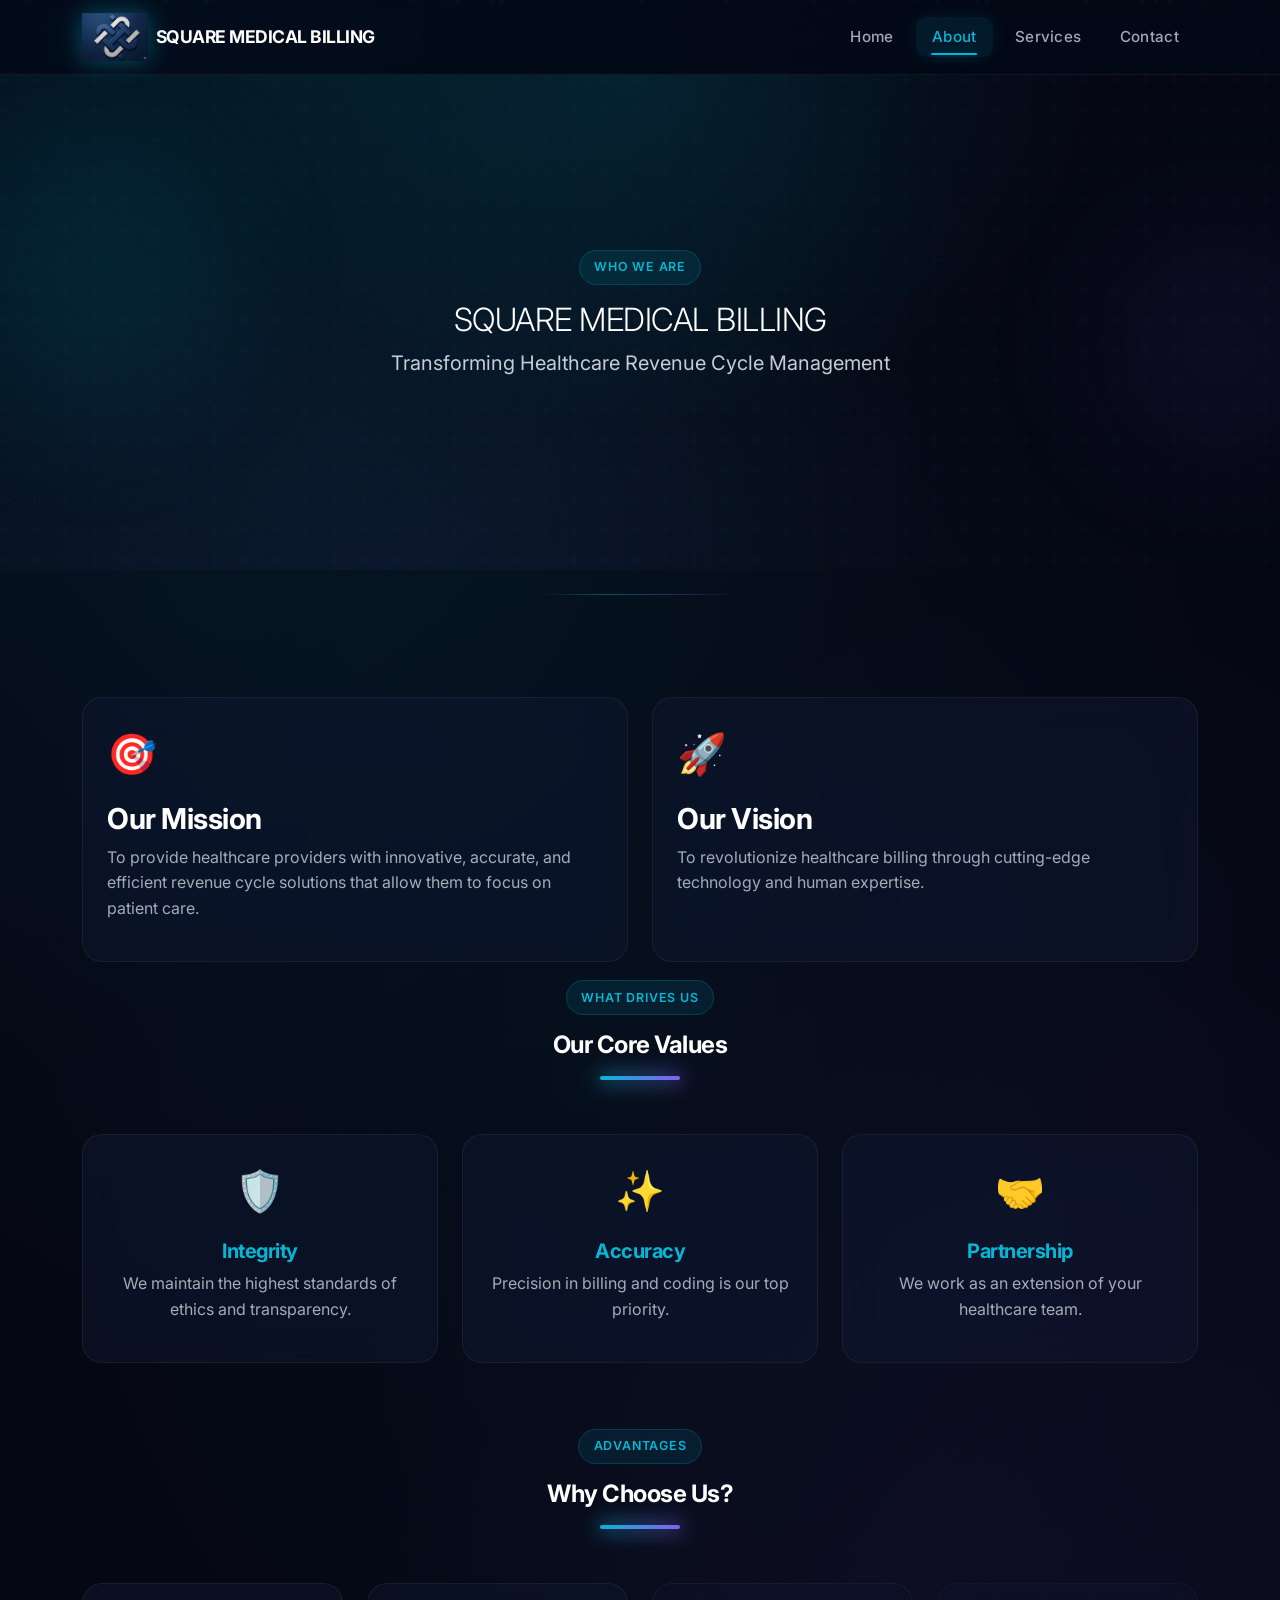
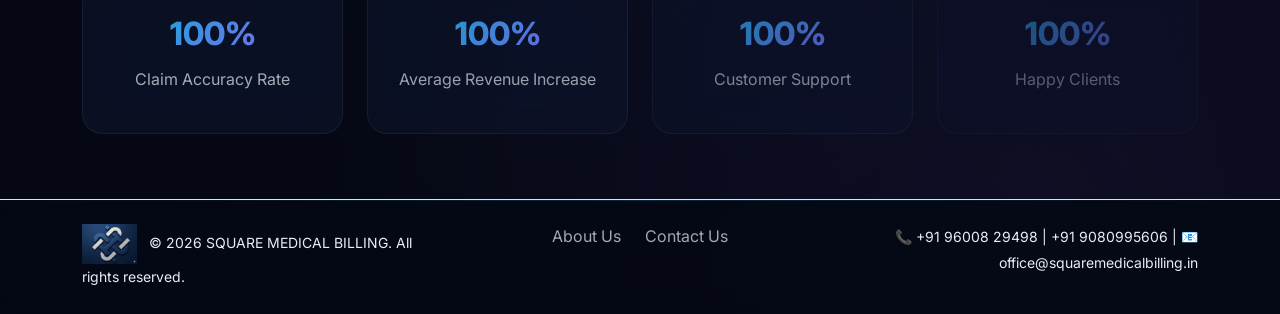
==== commit 4e7232ba: "fixing contact form issue" ====
--- a/about.html
+++ b/about.html
@@ -17,7 +17,7 @@
     <nav class="navbar navbar-expand-lg navbar-dark sticky-top border-bottom">
       <div class="container">
         <a class="navbar-brand d-flex align-items-center" href="index.html">
-          <img src="../src/assets/logo.png" alt="logo" height="48" class="me-2">
+          <img src="src/assets/logo.png" alt="logo" height="48" class="me-2">
           <div>
             <div class="fw-bold small">SQUARE MEDICAL BILLING</div>
           </div>
@@ -149,7 +149,7 @@
         <div class="row g-4">
           <div class="col-md-4 text-center text-md-start">
             <div>
-              <img src="../src/assets/logo.png" height="40" alt="logo" class="me-2">
+              <img src="src/assets/logo.png" height="40" alt="logo" class="me-2">
               <small>© 2026 SQUARE MEDICAL BILLING. All rights reserved.</small>
             </div>
           </div>
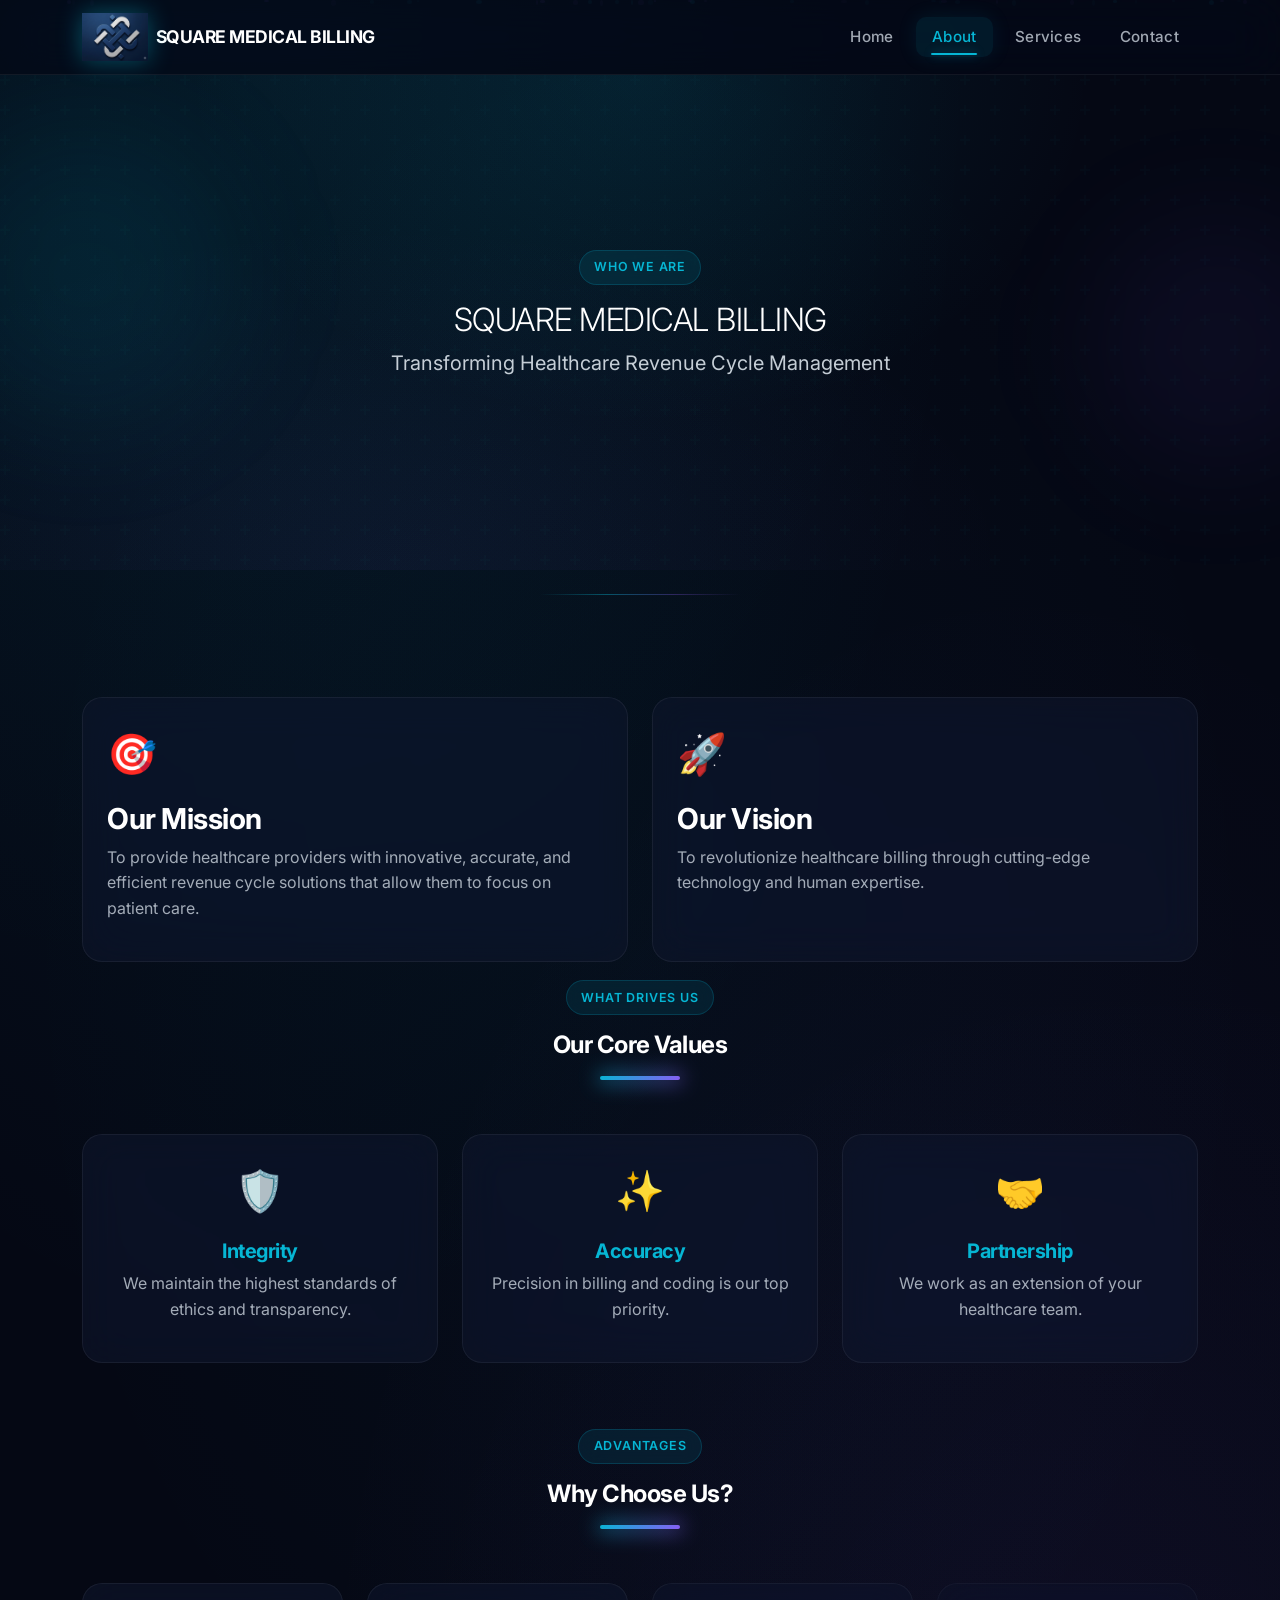
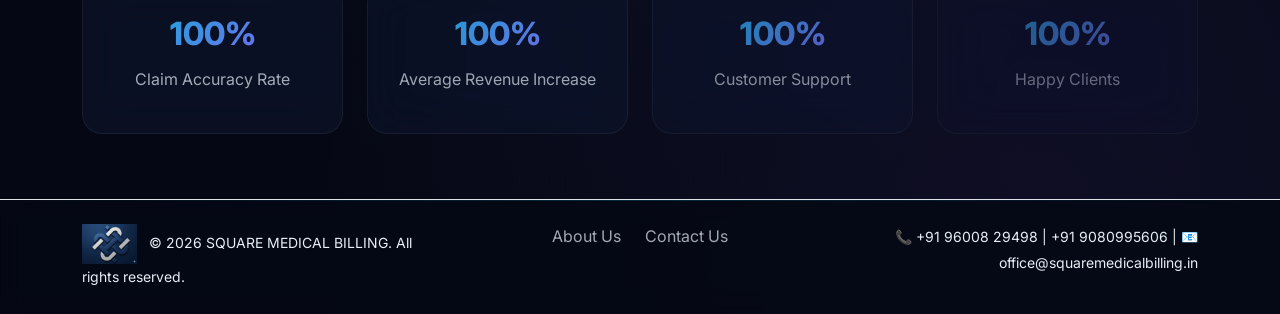
==== commit 469af076: "fixing open in the same tab." ====
--- a/about.html
+++ b/about.html
@@ -7,8 +7,6 @@
     <link href="https://cdn.jsdelivr.net/npm/bootstrap@5.3.2/dist/css/bootstrap.min.css" rel="stylesheet">
     <link href="https://fonts.googleapis.com/css2?family=Inter:wght@300;400;500;600;700;800&display=swap" rel="stylesheet">
     <link rel="stylesheet" href="styles.css">
-  <base target="_blank">
-<base target="_blank">
 </head>
   <body>
     <!-- Animated Background Mesh -->
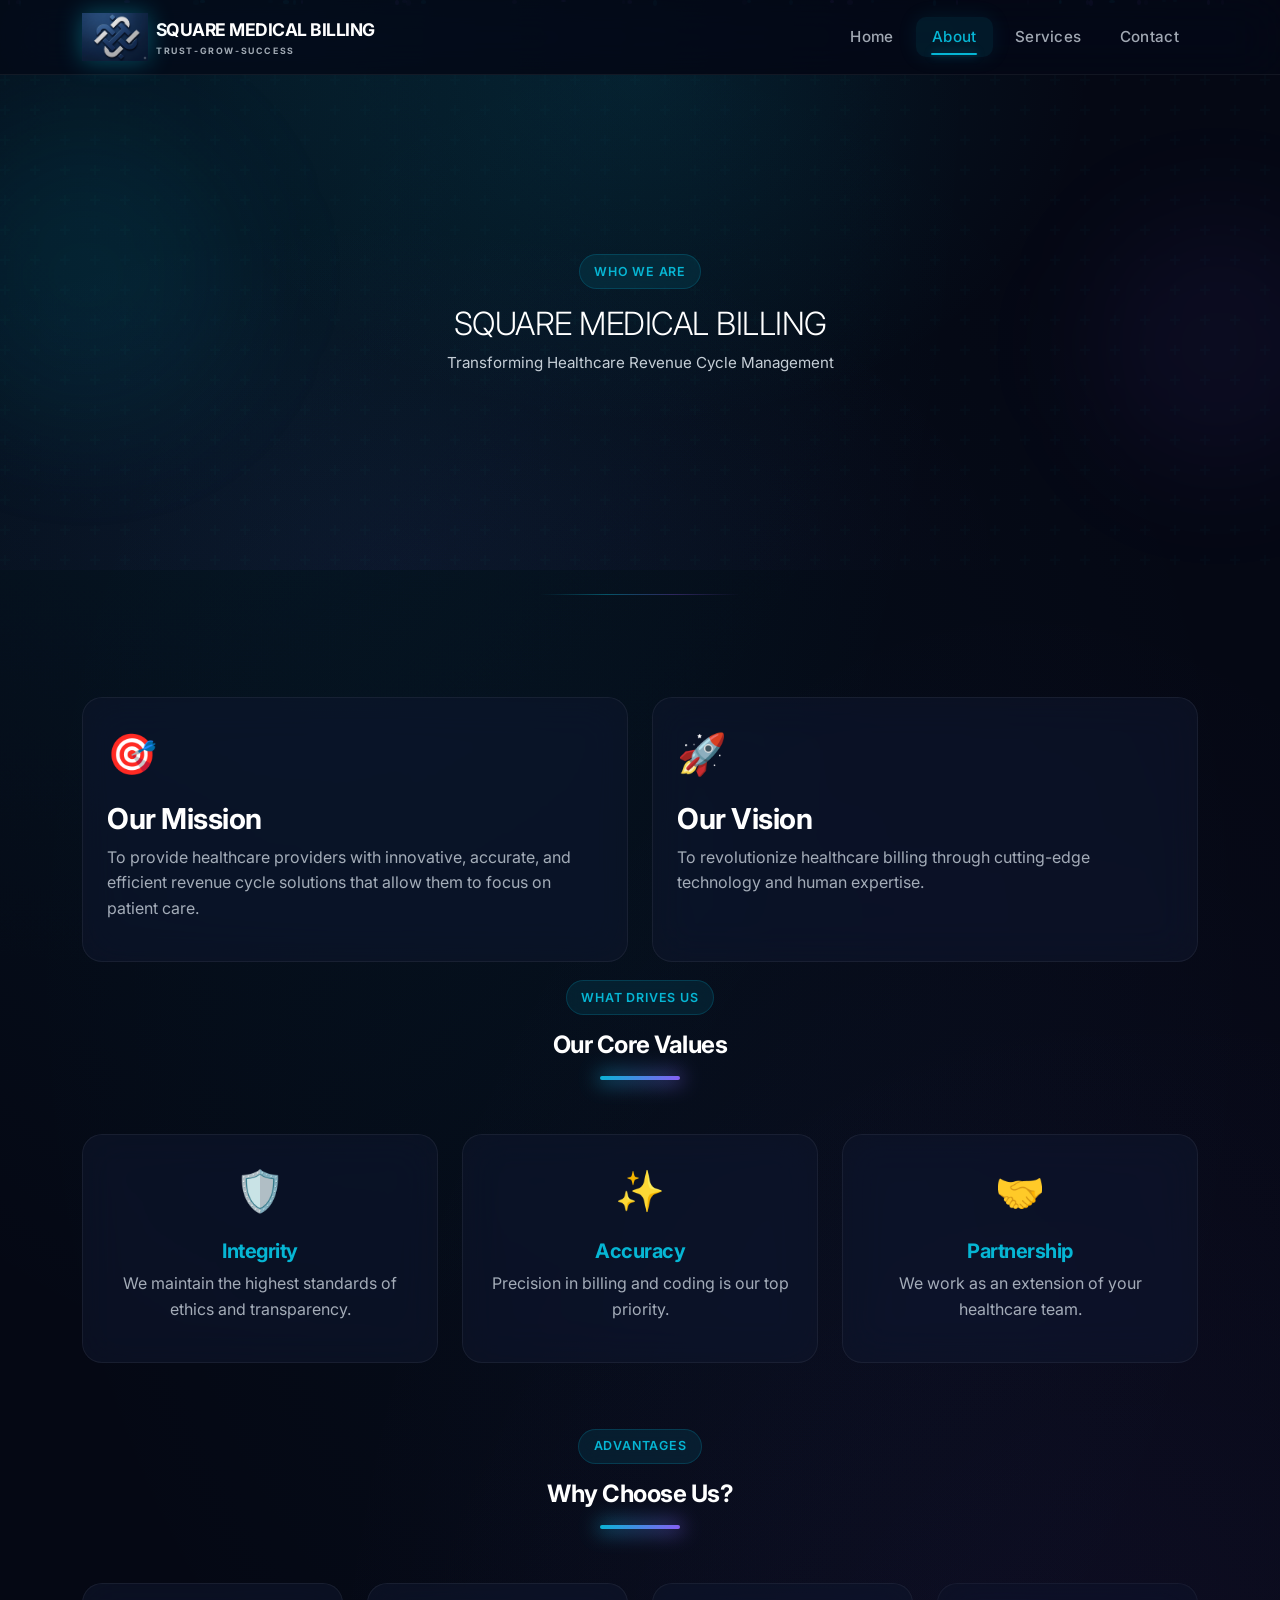
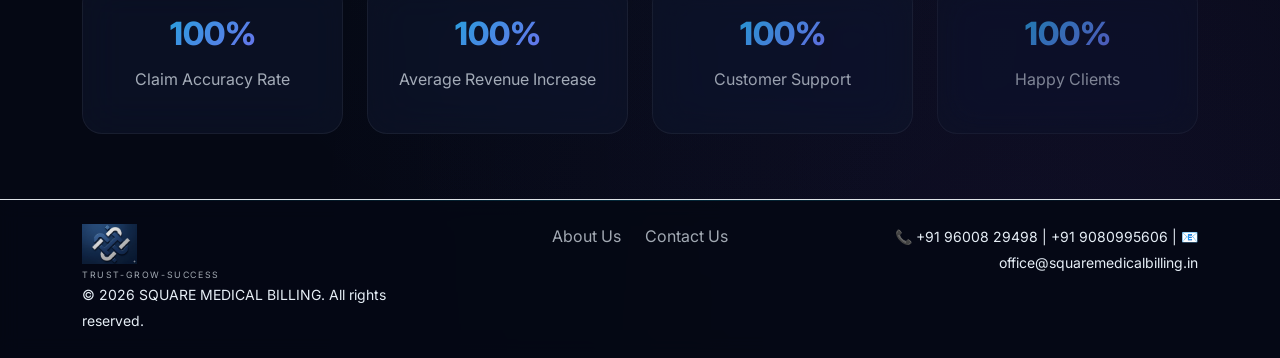
==== commit 1a159526: "fix: prevent blank home screen on back navigation and unify tagline display" ====
--- a/about.html
+++ b/about.html
@@ -18,6 +18,7 @@
           <img src="src/assets/logo.png" alt="logo" height="48" class="me-2">
           <div>
             <div class="fw-bold small">SQUARE MEDICAL BILLING</div>
+            <div class="text-muted tiny">TRUST-GROW-SUCCESS</div>
           </div>
         </a>
         <button class="navbar-toggler" type="button" data-bs-toggle="collapse" data-bs-target="#nav" aria-controls="nav" aria-expanded="false">
@@ -40,7 +41,7 @@
         <div class="container">
           <span class="badge-glow mb-3 d-inline-block">Who We Are</span>
           <h1 class="display-6 reveal">SQUARE MEDICAL BILLING</h1>
-          <p class="lead text-muted reveal stagger-1">Transforming Healthcare Revenue Cycle Management</p>
+          <p class="lead page-tagline text-muted reveal stagger-1">Transforming Healthcare Revenue Cycle Management</p>
         </div>
       </section>
 
@@ -148,6 +149,7 @@
           <div class="col-md-4 text-center text-md-start">
             <div>
               <img src="src/assets/logo.png" height="40" alt="logo" class="me-2">
+              <small class="d-block text-muted tiny mt-1">TRUST-GROW-SUCCESS</small>
               <small>© 2026 SQUARE MEDICAL BILLING. All rights reserved.</small>
             </div>
           </div>
--- a/styles.css
+++ b/styles.css
@@ -1163,9 +1163,14 @@
    UTILITIES
    ============================================ */
 .tiny {
-  font-size: 0.65rem;
-  letter-spacing: 2px;
+  font-size: 0.55rem;
+  letter-spacing: 1.6px;
   text-transform: uppercase;
+}
+
+.page-tagline {
+  font-size: 0.95rem !important;
+  line-height: 1.55;
 }
 
 .display-4 { font-size: 2.5rem; }
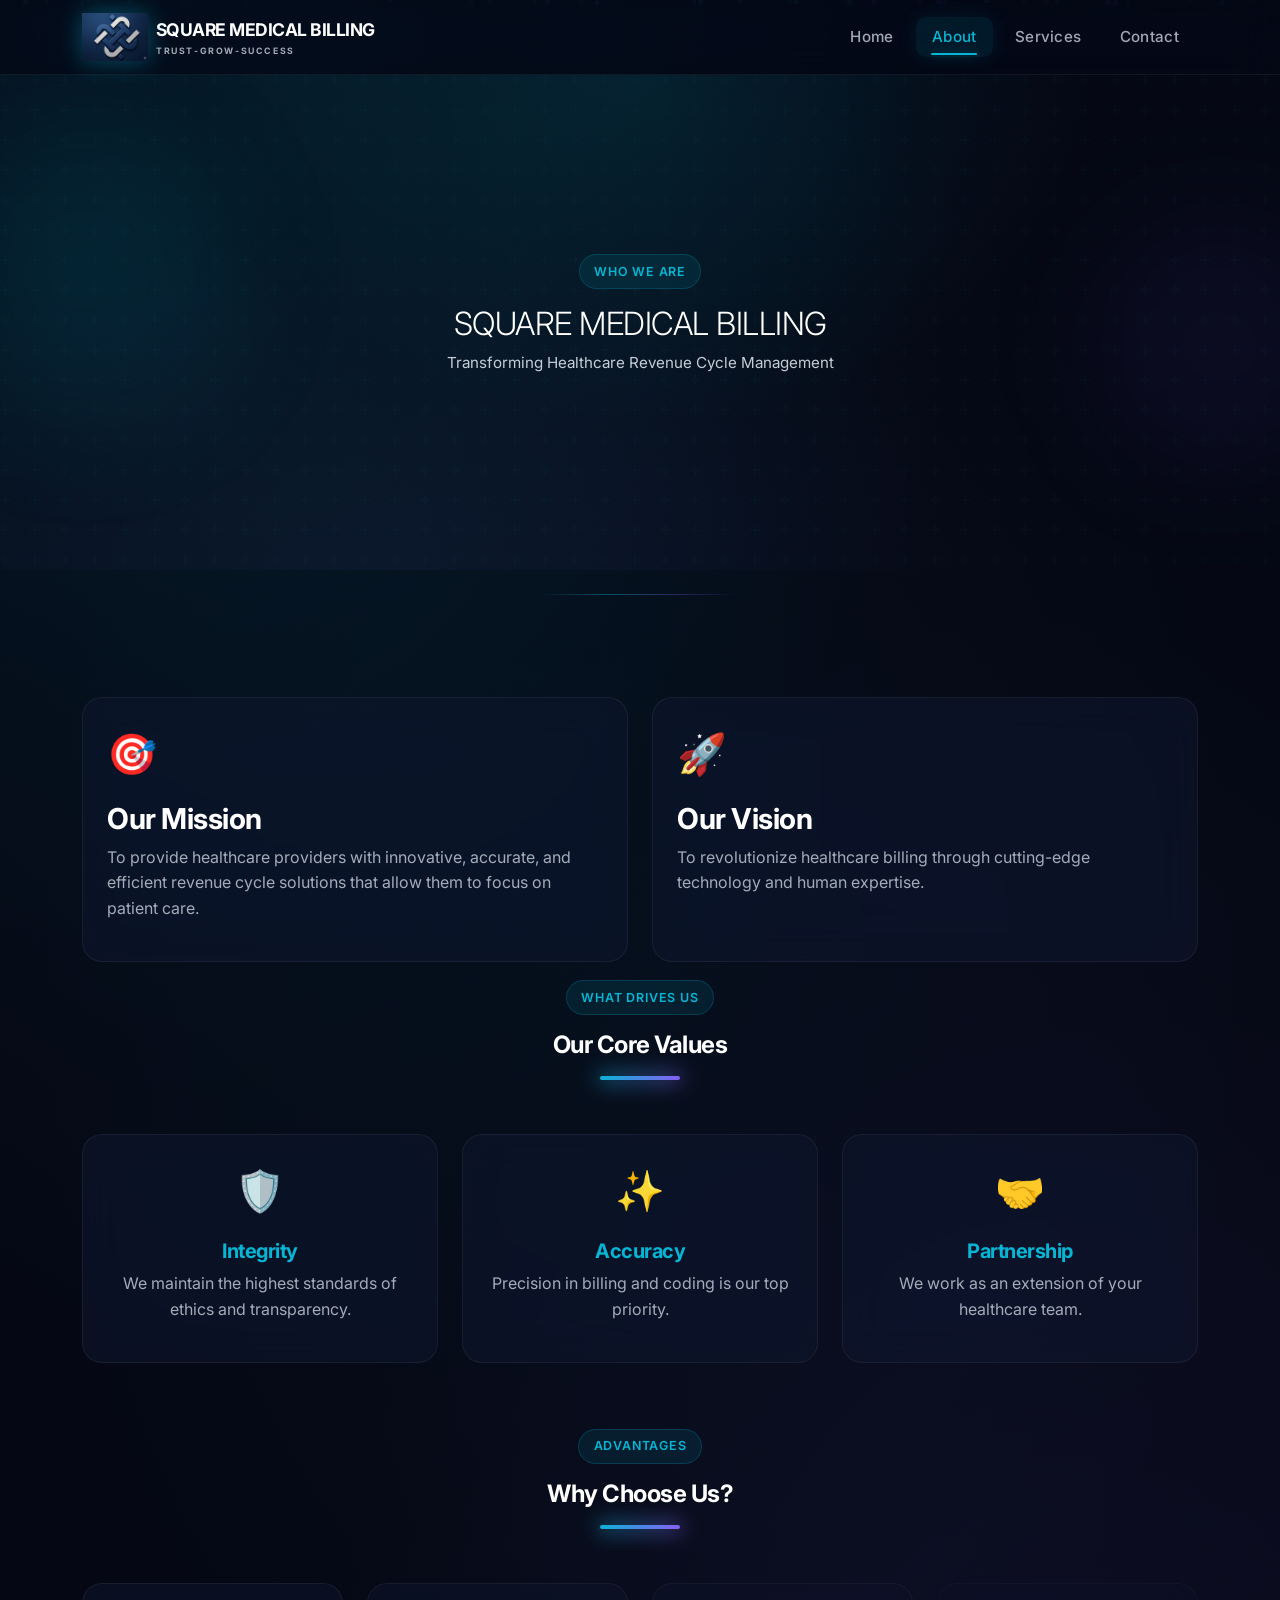
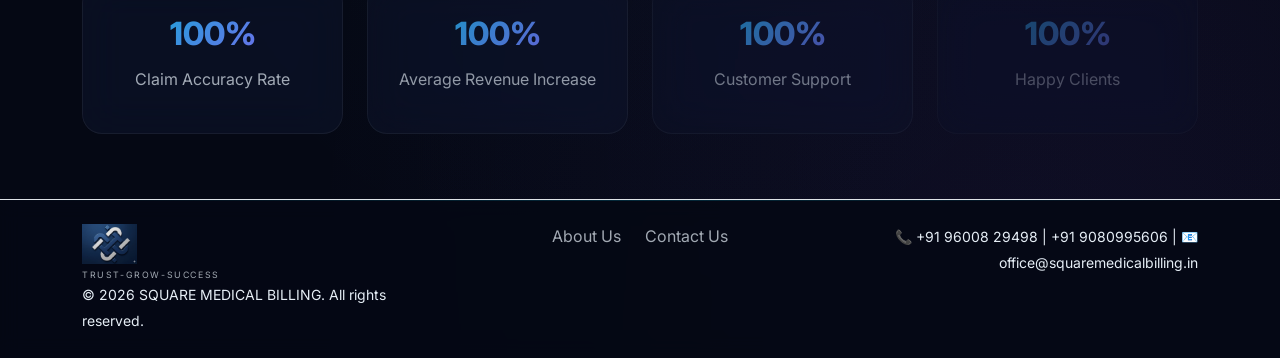
==== commit b0d050bf: "production ready code" ====
--- a/about.html
+++ b/about.html
@@ -4,6 +4,7 @@
     <meta charset="utf-8" />
     <meta name="viewport" content="width=device-width, initial-scale=1" />
     <title>About — SQUARE MEDICAL BILLING</title>
+    <meta name="description" content="Learn about Square Medical Billing — a leading Revenue Cycle Management provider dedicated to helping US healthcare providers optimize billing, maximize revenue, and achieve lasting success.">
     <link href="https://cdn.jsdelivr.net/npm/bootstrap@5.3.2/dist/css/bootstrap.min.css" rel="stylesheet">
     <link href="https://fonts.googleapis.com/css2?family=Inter:wght@300;400;500;600;700;800&display=swap" rel="stylesheet">
     <link rel="stylesheet" href="styles.css">
--- a/styles.css
+++ b/styles.css
@@ -1145,15 +1145,358 @@
 }
 
 /* ============================================
-   RESPONSIVE
-   ============================================ */
+   RESPONSIVE - COMPREHENSIVE MOBILE SUPPORT
+   ============================================ */
+
+/* Touch-friendly defaults for mobile */
+@media (hover: none) and (pointer: coarse) {
+  /* Disable 3D tilt/magnetic effects on touch devices — they cause jank */
+  .service-card,
+  .digital-card,
+  .btn-cyan,
+  .btn-outline-cyan {
+    transform: none !important;
+  }
+
+  .service-card:hover .display-4 {
+    transform: none;
+  }
+
+  .card-dark:hover {
+    transform: translateY(-4px);
+  }
+
+  .hero-img:hover {
+    transform: none;
+  }
+
+  .highlight:hover {
+    transform: translateX(3px);
+  }
+
+  /* Larger tap targets */
+  .nav-link {
+    padding: 0.75rem 1rem !important;
+    min-height: 44px;
+    display: flex;
+    align-items: center;
+  }
+
+  .btn-cyan,
+  .btn-outline-cyan {
+    min-height: 48px;
+    display: inline-flex;
+    align-items: center;
+    justify-content: center;
+  }
+
+  /* Remove hover-only effects */
+  .card-dark::after {
+    display: none;
+  }
+}
+
+/* Tablet */
+@media (max-width: 1024px) {
+  .hero { min-height: 80vh; }
+
+  .hero h1 {
+    font-size: clamp(2rem, 4vw, 3rem);
+  }
+
+  .service-card {
+    min-height: 220px;
+  }
+}
+
+/* Mobile */
 @media (max-width: 768px) {
-  .hero { min-height: 75vh; }
+  body {
+    -webkit-tap-highlight-color: transparent;
+    perspective: none;
+  }
+
+  .hero {
+    min-height: 70vh;
+    padding-top: 2rem;
+    padding-bottom: 3rem;
+  }
+
+  .hero h1 {
+    font-size: clamp(1.8rem, 6vw, 2.5rem);
+    letter-spacing: -0.5px;
+  }
+
+  .hero .lead {
+    font-size: 0.95rem;
+    padding: 0 0.5rem;
+  }
+
+  .about-hero {
+    min-height: 40vh;
+  }
+
+  /* Navbar */
+  .navbar {
+    padding: 0.5rem 0;
+  }
+
+  .navbar-brand {
+    font-size: 0.85rem;
+  }
+
+  .navbar-brand img {
+    height: 36px !important;
+  }
+
+  .navbar-collapse {
+    background: rgba(5, 8, 20, 0.98);
+    backdrop-filter: blur(20px);
+    -webkit-backdrop-filter: blur(20px);
+    border-radius: 0 0 16px 16px;
+    padding: 0.5rem 1rem 1rem;
+    margin-top: 0.5rem;
+    border: 1px solid var(--border);
+    border-top: none;
+  }
+
+  .navbar-nav .nav-link {
+    padding: 0.8rem 1rem !important;
+    border-radius: 8px;
+    margin: 0.15rem 0;
+  }
+
+  .navbar-nav .nav-link:hover,
+  .navbar-nav .nav-link.active {
+    background: rgba(6, 182, 212, 0.1);
+  }
+
+  /* Stats */
+  .stat-number {
+    font-size: 1.8rem;
+  }
+
+  .stat-label {
+    font-size: 0.75rem;
+  }
+
+  .stat-item {
+    padding: 1rem 0.5rem;
+  }
+
+  /* Cards */
+  .card-dark {
+    margin-bottom: 0.75rem;
+    border-radius: 16px;
+  }
+
+  .service-card {
+    min-height: auto;
+    padding: 1.25rem !important;
+  }
+
+  .service-card .display-4 {
+    font-size: 2.2rem;
+    margin-bottom: 0.5rem;
+  }
+
+  .service-card h5 {
+    font-size: 1.05rem;
+  }
+
+  .service-card p {
+    font-size: 0.85rem;
+  }
+
+  /* Process steps */
   .process-step::after { display: none; }
-  .card-dark { margin-bottom: 1rem; }
-  .navbar-brand { font-size: 0.9rem; }
+
+  .process-number {
+    width: 42px;
+    height: 42px;
+    font-size: 0.9rem;
+  }
+
+  /* Hero image */
+  .hero-img {
+    border-radius: 14px;
+    margin-top: 1.5rem;
+  }
+
+  /* Highlight boxes */
+  .highlight {
+    padding: 1rem;
+    margin-bottom: 0.5rem;
+  }
+
+  /* Buttons */
+  .btn-cyan,
+  .btn-outline-cyan {
+    padding: 0.75rem 1.8rem;
+    font-size: 0.9rem;
+    border-radius: 12px;
+  }
+
+  /* Footer */
+  footer {
+    padding: 1.5rem 0 !important;
+  }
+
+  footer .container {
+    padding: 0 1rem;
+  }
+
+  footer .row > div {
+    padding: 0.25rem 0;
+  }
+
+  footer small {
+    font-size: 0.72rem;
+    line-height: 1.5;
+    display: block;
+  }
+
+  footer .d-flex.gap-4 {
+    gap: 1.5rem !important;
+  }
+
+  footer .hover-link {
+    font-size: 0.8rem;
+  }
+
+  /* Contact info */
+  .contact-info-icon {
+    width: 40px;
+    height: 40px;
+    font-size: 1.1rem;
+  }
+
+  .contact-info-item {
+    padding: 0.75rem;
+  }
+
+  /* FAQ */
+  summary {
+    padding: 0.9rem 1rem;
+    font-size: 0.9rem;
+  }
+
+  details p {
+    padding: 0 1rem 1rem;
+    font-size: 0.85rem;
+  }
+
+  /* Wave */
+  .wave-bottom svg {
+    height: 40px;
+  }
+
+  /* Floating orbs - hide on mobile for performance */
   .floating-orb { display: none; }
-}
+
+  /* Badge */
+  .badge-glow {
+    font-size: 0.7rem;
+    padding: 0.35rem 0.75rem;
+  }
+
+  /* Section spacing */
+  .py-5 {
+    padding-top: 2rem !important;
+    padding-bottom: 2rem !important;
+  }
+
+  /* Counter numbers on about page */
+  .counter-number {
+    font-size: 2rem;
+  }
+
+  /* Digital cards */
+  .digital-card {
+    padding: 0.75rem !important;
+  }
+
+  .digital-card h6 {
+    font-size: 0.8rem;
+  }
+
+  /* Reduce particle count visually */
+  .particles {
+    opacity: 0.5;
+  }
+}
+
+/* Small phones */
+@media (max-width: 480px) {
+  .hero {
+    min-height: 65vh;
+    padding-top: 1.5rem;
+  }
+
+  .hero h1 {
+    font-size: 1.6rem;
+    line-height: 1.2;
+  }
+
+  .hero .lead {
+    font-size: 0.85rem;
+    line-height: 1.5;
+  }
+
+  .stat-number {
+    font-size: 1.5rem;
+  }
+
+  .stat-label {
+    font-size: 0.7rem;
+  }
+
+  h2 { font-size: 1.5rem; }
+  h3 { font-size: 1.25rem; }
+
+  .btn-cyan,
+  .btn-outline-cyan {
+    padding: 0.7rem 1.5rem;
+    font-size: 0.85rem;
+    width: 100%;
+    text-align: center;
+  }
+
+  footer small {
+    font-size: 0.65rem;
+  }
+
+  .card-dark {
+    border-radius: 12px;
+  }
+
+  .service-card .display-4 {
+    font-size: 1.8rem;
+  }
+
+  /* Safe area for notched phones */
+  .navbar {
+    padding-top: env(safe-area-inset-top, 0);
+  }
+
+  footer {
+    padding-bottom: calc(1rem + env(safe-area-inset-bottom, 0)) !important;
+  }
+
+  /* Toast position for small screens */
+  .toast-container {
+    top: auto;
+    bottom: 20px;
+    right: 10px;
+    left: 10px;
+  }
+
+  .toast-msg {
+    max-width: 100%;
+  }
+}
+
+/* Desktop min-height restore */
 
 @media (min-width: 768px) {
   .hero { min-height: 90vh; }
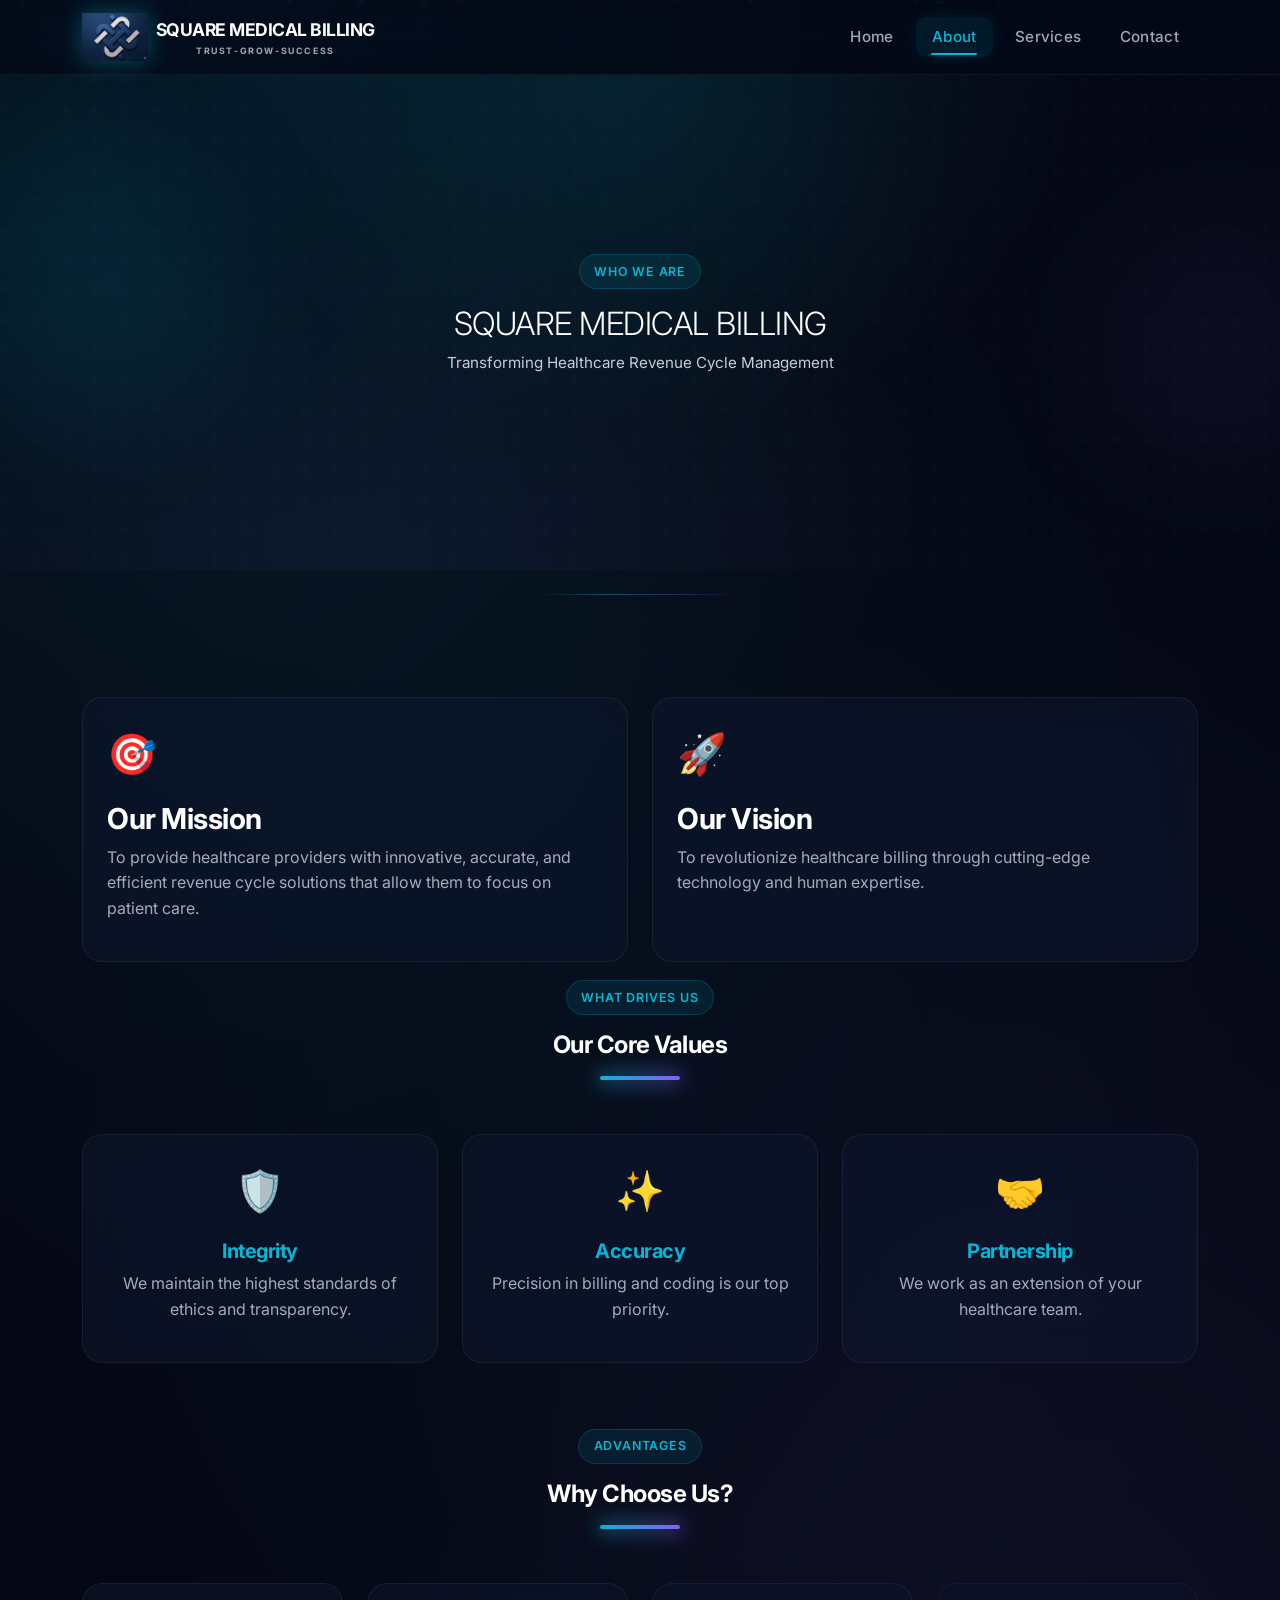
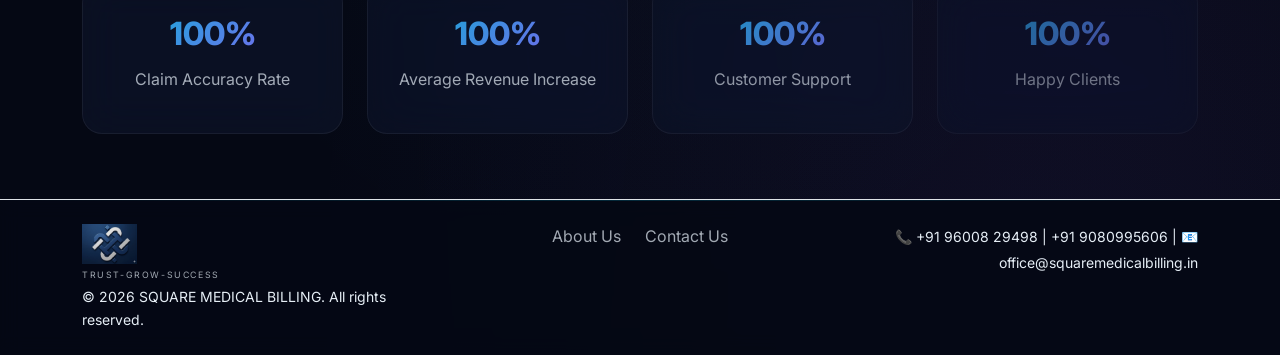
==== commit 43b3fd48: "fix(all pages): center brand tagline and align footer copyright text" ====
--- a/about.html
+++ b/about.html
@@ -17,9 +17,9 @@
       <div class="container">
         <a class="navbar-brand d-flex align-items-center" href="index.html">
           <img src="src/assets/logo.png" alt="logo" height="48" class="me-2">
-          <div>
+          <div class="text-center">
             <div class="fw-bold small">SQUARE MEDICAL BILLING</div>
-            <div class="text-muted tiny">TRUST-GROW-SUCCESS</div>
+            <div class="text-muted tiny d-block text-center">TRUST-GROW-SUCCESS</div>
           </div>
         </a>
         <button class="navbar-toggler" type="button" data-bs-toggle="collapse" data-bs-target="#nav" aria-controls="nav" aria-expanded="false">
@@ -151,7 +151,7 @@
             <div>
               <img src="src/assets/logo.png" height="40" alt="logo" class="me-2">
               <small class="d-block text-muted tiny mt-1">TRUST-GROW-SUCCESS</small>
-              <small>© 2026 SQUARE MEDICAL BILLING. All rights reserved.</small>
+              <small class="d-block mt-1">© 2026 SQUARE MEDICAL BILLING. All rights reserved.</small>
             </div>
           </div>
           <div class="col-md-4 text-center">
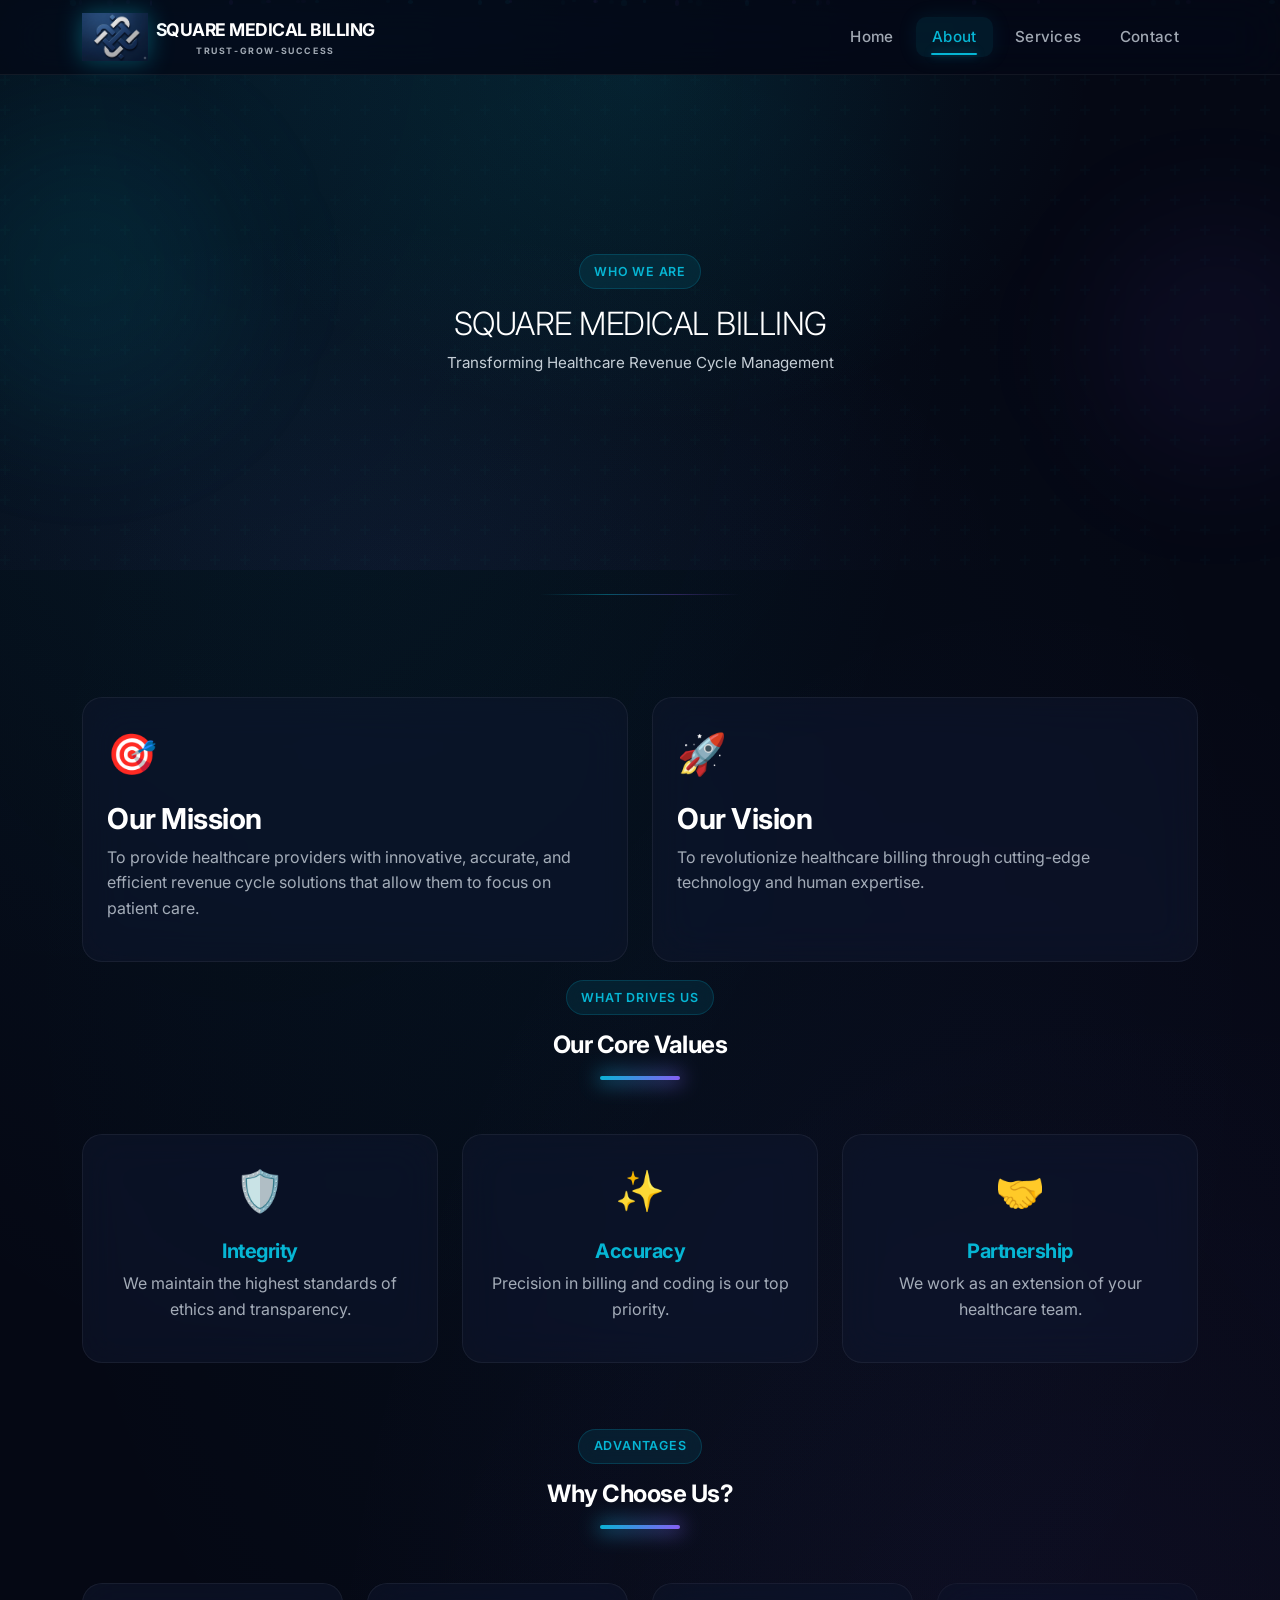
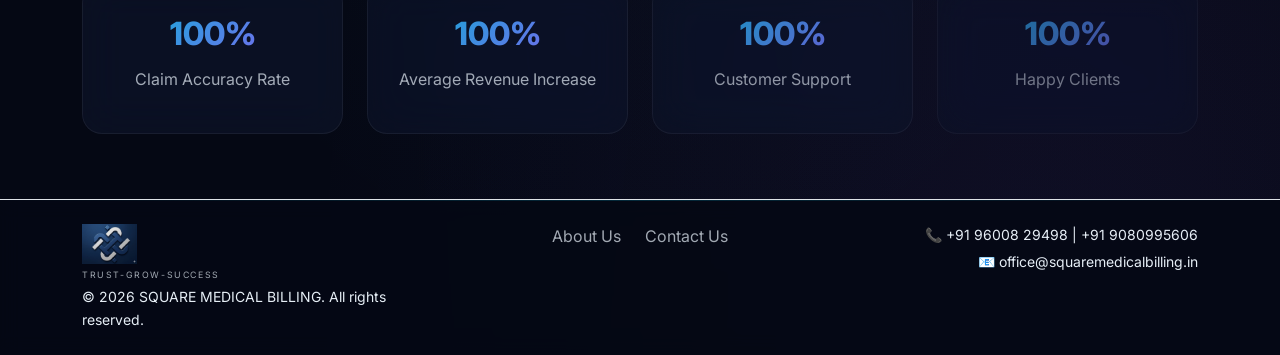
==== commit 010fb0c2: "Footer email alignment is fixed across all pages." ====
--- a/about.html
+++ b/about.html
@@ -162,7 +162,8 @@
           </div>
           <div class="col-md-4 text-center text-md-end">
             <div class="mt-3 mt-md-0">
-              <small>📞 +91 96008 29498 | +91 9080995606 | 📧 office@squaremedicalbilling.in</small>
+              <small class="d-block">📞 +91 96008 29498 | +91 9080995606</small>
+              <small class="d-block mt-1">📧 office@squaremedicalbilling.in</small>
             </div>
           </div>
         </div>
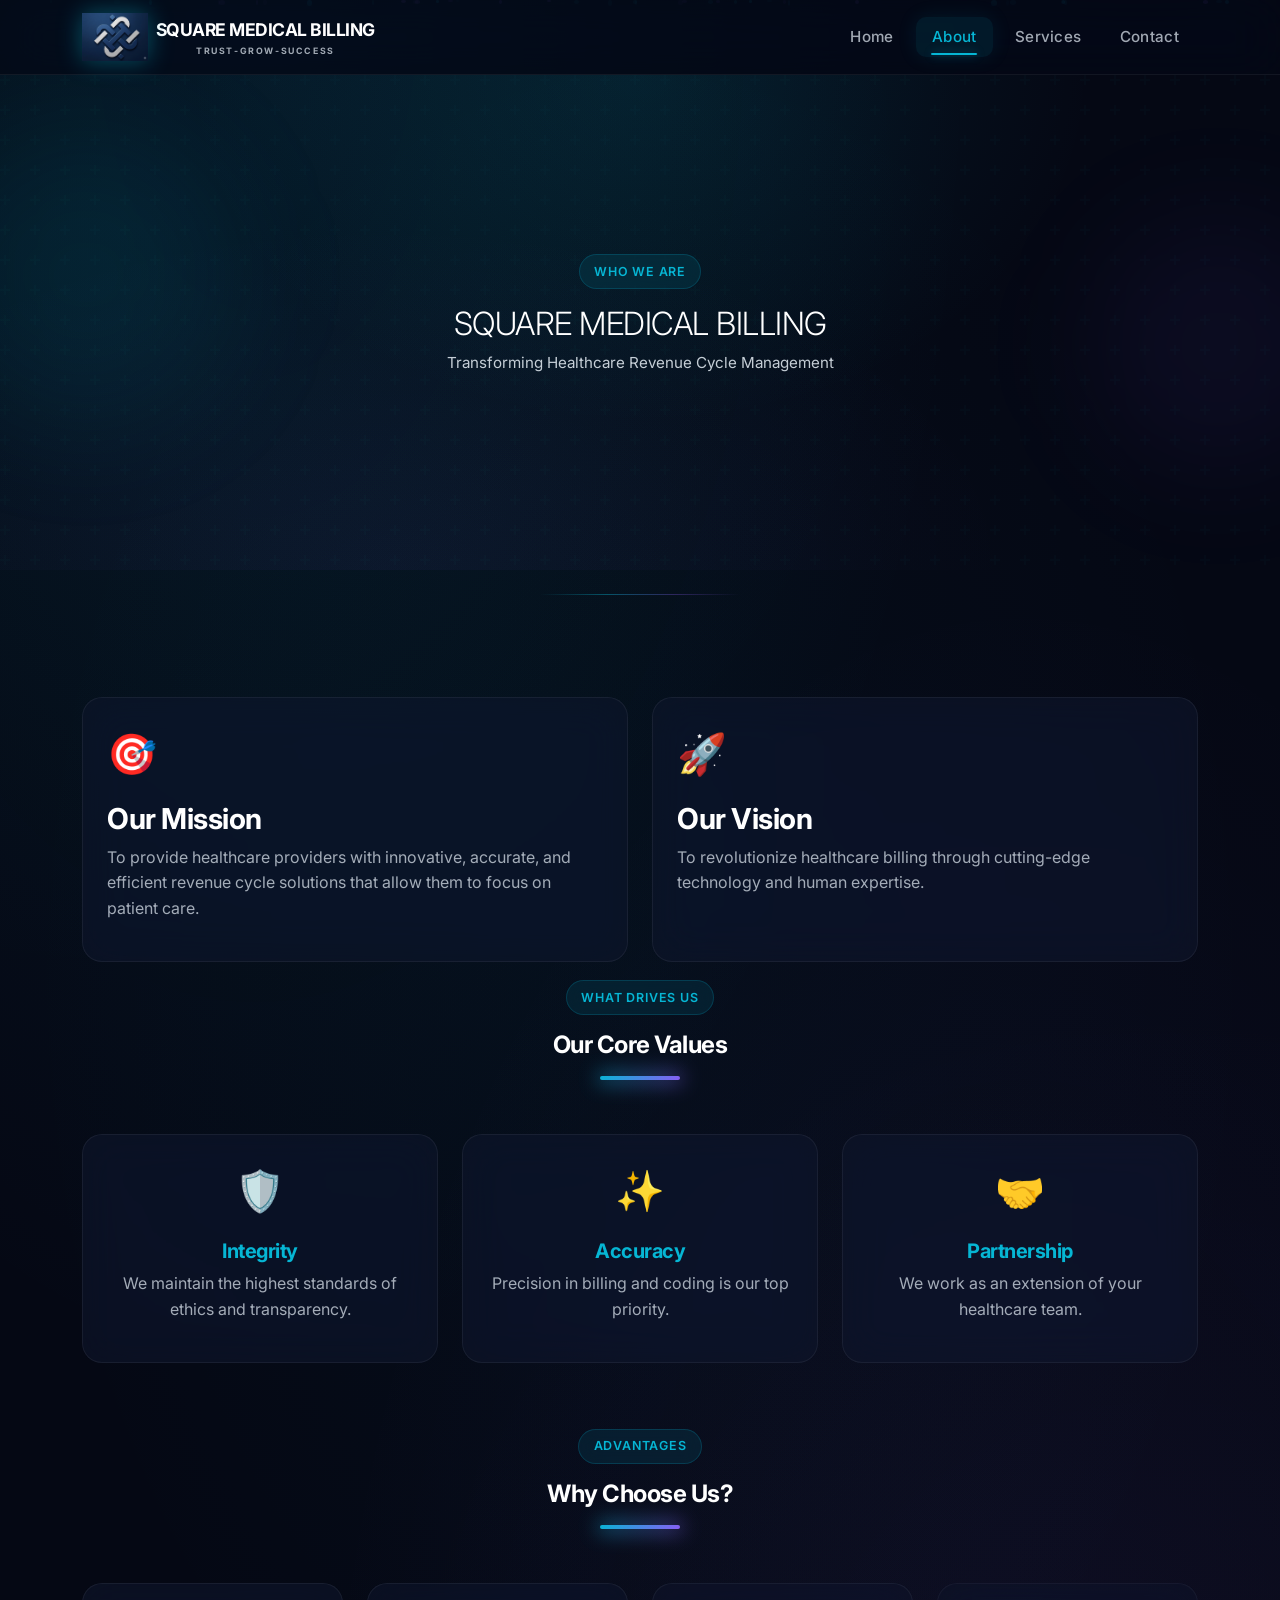
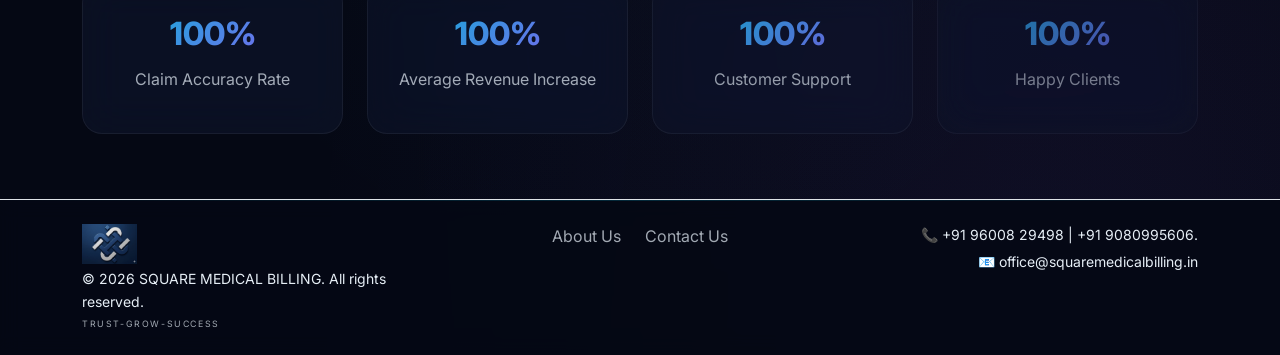
==== commit f103c88a: "feat: update footer component across all pages" ====
--- a/about.html
+++ b/about.html
@@ -144,14 +144,19 @@
       </section>
     </main>
 
-      <footer class="py-4 border-top">
+<footer class="py-4 border-top">
       <div class="container">
-        <div class="row g-4">
+        <div class="row g-4">   
           <div class="col-md-4 text-center text-md-start">
             <div>
+              <!-- Logo Image -->
               <img src="src/assets/logo.png" height="40" alt="logo" class="me-2">
+              
+              <!-- FIXED: Company Name now appears first -->
+              <small class="d-block mt-1">© 2026 SQUARE MEDICAL BILLING. All rights reserved.</small>
+              
+              <!-- FIXED: Tagline now appears after the company name -->
               <small class="d-block text-muted tiny mt-1">TRUST-GROW-SUCCESS</small>
-              <small class="d-block mt-1">© 2026 SQUARE MEDICAL BILLING. All rights reserved.</small>
             </div>
           </div>
           <div class="col-md-4 text-center">
@@ -162,10 +167,10 @@
           </div>
           <div class="col-md-4 text-center text-md-end">
             <div class="mt-3 mt-md-0">
-              <small class="d-block">📞 +91 96008 29498 | +91 9080995606</small>
+              <small class="d-block">📞 +91 96008 29498 | +91 9080995606.</small>
               <small class="d-block mt-1">📧 office@squaremedicalbilling.in</small>
             </div>
-          </div>
+          </div> 
         </div>
       </div>
     </footer>
